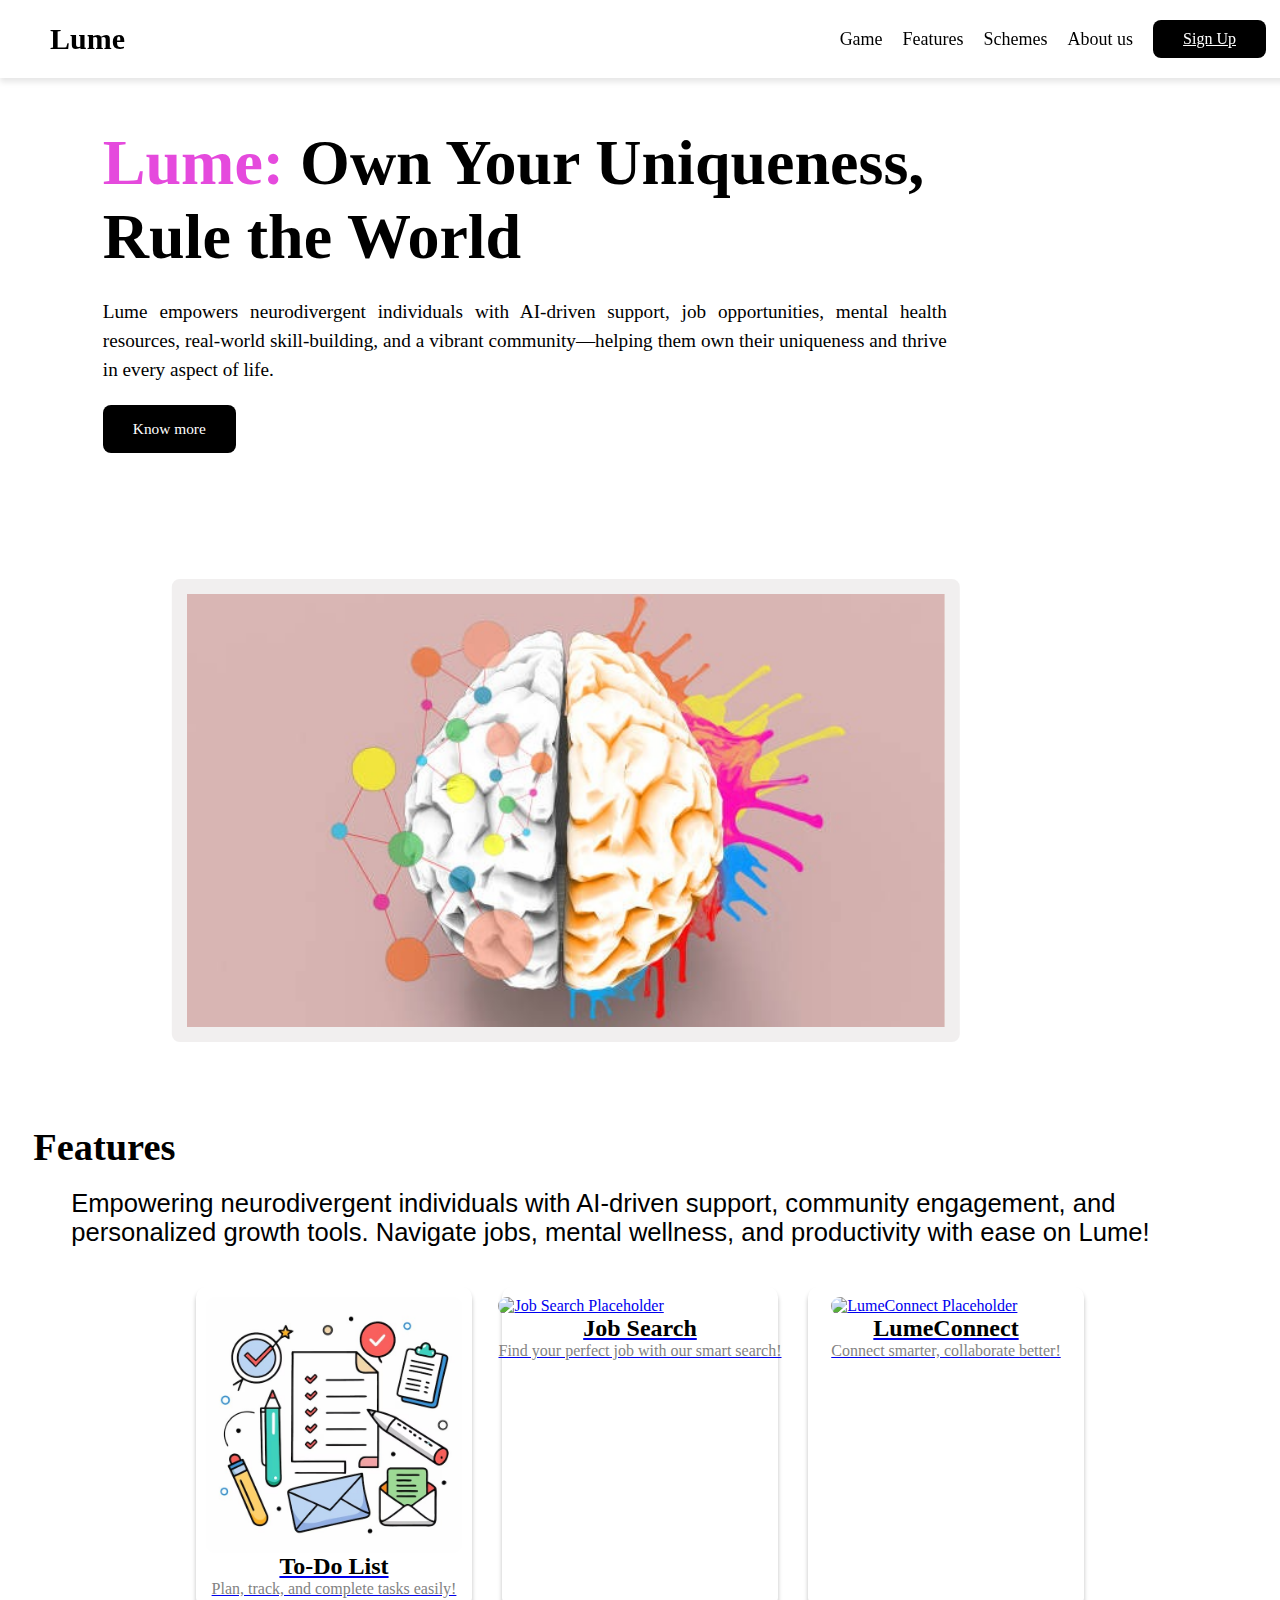
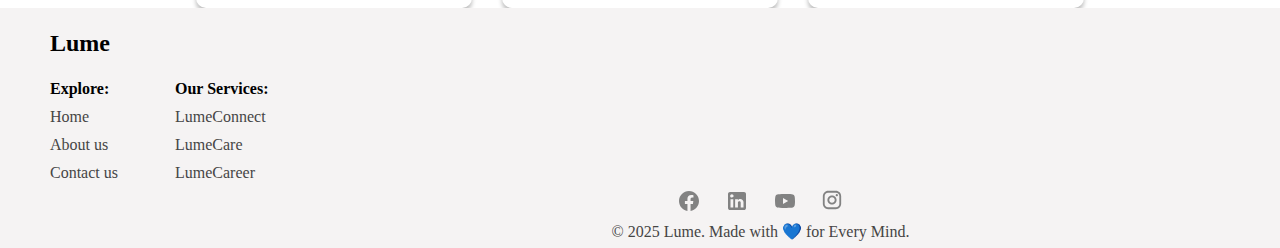
==== index.html @ 97c8d7f8 "change name" ====
<!DOCTYPE html>
<html lang="en">
<head>
    <meta charset="UTF-8">
    <meta name="viewport" content="width=device-width, initial-scale=1.0">
    <title>Lume</title>
    <link rel="stylesheet" href="style.css">
</head>
<body>
  
    <div>

        <!-- Navigation -->
     <nav class="nav">
      <div ><a href="index.html"id="lume">Lume</a></div>
      
      <div class="menu-icon" id="menuIcon">☰</div> <!-- Menu Icon for Mobile -->
      
      <div class="item" id="navMenu">
        <a href="frontend/Html/2048.html" target="_blank" class="icon">Game</a>
        <a href="frontend/Html/features.html" target="_blank" class="icon">Features</a>
        <a href="frontend/Html/scheme.html" target="_blank" class="icon">Schemes</a>
        <a href="frontend/Html/aboutus.html" target="_blank" class="icon">About us</a>
        
        <div id="sign"><span ><a href="frontend/Html/signup.html" class="signup">Sign Up</a></span></div>
      </div>
    </nav>
        
        <!-- Banner -->
        <div class="banner">
          <div class="main">
            <div class="bannerwidth"><span class="lumeheading">Lume:</span><span class="lumehead"> Own Your Uniqueness, Rule the World</span></div>
            <div class="lumedescription">Lume empowers neurodivergent individuals with AI-driven support, job opportunities, mental health resources, real-world skill-building, and a vibrant community—helping them own their uniqueness and thrive in every aspect of life.</div>
          
          </div>
          <div class="know">
            <div id="knowmore">Know more</div>
          </div>
        </div>
        <div class="image1" >
          <div class="container">
            <div class="wrapper">
                <img src="frontend\image\landing2.jpg">
                <img src="frontend\image\landing5.jpg">
                <img src="frontend\image\landing3.jpg">
                <img src="frontend\image\landing4.jpg">
            </div>
        </div>
        </div>

         <!-- Features -->

         <div class="featureheading">Features</div>
         <div class="feature-content">Empowering neurodivergent individuals with AI-driven support, community engagement, and personalized growth tools. Navigate jobs, mental wellness, and productivity with ease on Lume!</div>
         <div class="all-card">
          <div class="card" id="to-do">
            <a href="frontend/Html/todolist.html" target="_blank"><div class="image">
              <img class="image-41" src="frontend/image/to do .jpg" alt="To-Do List Placeholder" />
            </div>
            <div class="copy">
              <div class="feature-list">To-Do List</div>
              <div class="feature-list-caption">Plan, track, and complete tasks easily!</div>
            </div></a>
          </div>
    
          <div class="card" id="job-search">
           <a href="../Html/jobportal.html"> <div class="image">
            <img class="image-41" src="../image/job search.png" alt="Job Search Placeholder" />
          </div>
          <div class="copy">
            <div class="feature-list">Job Search</div>
            <div class="feature-list-caption">Find your perfect job with our smart search!</div>
          </div></a>
          </div>
    
          <div class="card" id="lume-connect">
            <a href="../Html/community.html"><div class="image">
              <img class="image-41" src="../image/lumeconnect.png" alt="LumeConnect Placeholder" />
            </div>
            <div class="copy">
              <div class="feature-list">LumeConnect</div>
              <div class="feature-list-caption">Connect smarter, collaborate better!</div>
            </div></a>
          </div>
        </div>
    
           <!-- Footer -->
           <div class="footer">
            
            <div class="section1">
              <div class="explore">Explore:</div>
              <div class="exploresection" id="home">Home</div>
              <div class="exploresection" id="about">About us</div>
              <div class="exploresection" id="contact">Contact us</div>
            </div>
            <div class="section2">
              <div class="Services">Our Services:</div>
              <div class="servicessection" id="LumeConnect">LumeConnect</div>
              <div class="servicessection" id="LumeCare">LumeCare</div>
              <div class="servicessection" id="LumeCareer">LumeCareer</div>
            </div>
           
            <div class="bottomlume">Lume</div>
            <div class="copyright">© 2025 Lume. Made with 💙 for Every Mind.</div>
            <div data-svg-wrapper class="social">
            <svg width="184" height="40" viewBox="0 0 184 40" fill="none" xmlns="http://www.w3.org/2000/svg">
            <path  d="M20 10.04C14.5 10.04 10 14.53 10 20.06C10 25.06 13.66 29.21 18.44 29.96V22.96H15.9V20.06H18.44V17.85C18.44 15.34 19.93 13.96 22.22 13.96C23.31 13.96 24.45 14.15 24.45 14.15V16.62H23.19C21.95 16.62 21.56 17.39 21.56 18.18V20.06H24.34L23.89 22.96H21.56V29.96C23.9164 29.5879 26.0622 28.3856 27.6099 26.5701C29.1576 24.7546 30.0054 22.4457 30 20.06C30 14.53 25.5 10.04 20 10.04Z" fill="#828282"/>
            <path d="M75 11C75.5304 11 76.0391 11.2107 76.4142 11.5858C76.7893 11.9609 77 12.4696 77 13V27C77 27.5304 76.7893 28.0391 76.4142 28.4142C76.0391 28.7893 75.5304 29 75 29H61C60.4696 29 59.9609 28.7893 59.5858 28.4142C59.2107 28.0391 59 27.5304 59 27V13C59 12.4696 59.2107 11.9609 59.5858 11.5858C59.9609 11.2107 60.4696 11 61 11H75ZM74.5 26.5V21.2C74.5 20.3354 74.1565 19.5062 73.5452 18.8948C72.9338 18.2835 72.1046 17.94 71.24 17.94C70.39 17.94 69.4 18.46 68.92 19.24V18.13H66.13V26.5H68.92V21.57C68.92 20.8 69.54 20.17 70.31 20.17C70.6813 20.17 71.0374 20.3175 71.2999 20.5801C71.5625 20.8426 71.71 21.1987 71.71 21.57V26.5H74.5ZM62.88 16.56C63.3256 16.56 63.7529 16.383 64.0679 16.0679C64.383 15.7529 64.56 15.3256 64.56 14.88C64.56 13.95 63.81 13.19 62.88 13.19C62.4318 13.19 62.0019 13.3681 61.685 13.685C61.3681 14.0019 61.19 14.4318 61.19 14.88C61.19 15.81 61.95 16.56 62.88 16.56ZM64.27 26.5V18.13H61.5V26.5H64.27Z" fill="#828282"/>
            <path d="M114 23L119.19 20L114 17V23ZM125.56 15.17C125.69 15.64 125.78 16.27 125.84 17.07C125.91 17.87 125.94 18.56 125.94 19.16L126 20C126 22.19 125.84 23.8 125.56 24.83C125.31 25.73 124.73 26.31 123.83 26.56C123.36 26.69 122.5 26.78 121.18 26.84C119.88 26.91 118.69 26.94 117.59 26.94L116 27C111.81 27 109.2 26.84 108.17 26.56C107.27 26.31 106.69 25.73 106.44 24.83C106.31 24.36 106.22 23.73 106.16 22.93C106.09 22.13 106.06 21.44 106.06 20.84L106 20C106 17.81 106.16 16.2 106.44 15.17C106.69 14.27 107.27 13.69 108.17 13.44C108.64 13.31 109.5 13.22 110.82 13.16C112.12 13.09 113.31 13.06 114.41 13.06L116 13C120.19 13 122.8 13.16 123.83 13.44C124.73 13.69 125.31 14.27 125.56 15.17Z" fill="#828282"/>
            <path d="M159.15 9.83325H166.85C169.783 9.83325 172.167 12.2166 172.167 15.1499V22.8499C172.167 24.26 171.606 25.6123 170.609 26.6094C169.612 27.6064 168.26 28.1666 166.85 28.1666H159.15C156.217 28.1666 153.833 25.7833 153.833 22.8499V15.1499C153.833 13.7399 154.393 12.3875 155.39 11.3905C156.388 10.3934 157.74 9.83325 159.15 9.83325ZM158.967 11.6666C158.091 11.6666 157.252 12.0143 156.633 12.6331C156.014 13.252 155.667 14.0914 155.667 14.9666V23.0333C155.667 24.8574 157.142 26.3333 158.967 26.3333H167.033C167.908 26.3333 168.748 25.9856 169.367 25.3667C169.986 24.7478 170.333 23.9085 170.333 23.0333V14.9666C170.333 13.1424 168.857 11.6666 167.033 11.6666H158.967ZM167.812 13.0416C168.116 13.0416 168.408 13.1623 168.623 13.3772C168.838 13.5921 168.958 13.8835 168.958 14.1874C168.958 14.4913 168.838 14.7828 168.623 14.9976C168.408 15.2125 168.116 15.3333 167.812 15.3333C167.509 15.3333 167.217 15.2125 167.002 14.9976C166.787 14.7828 166.667 14.4913 166.667 14.1874C166.667 13.8835 166.787 13.5921 167.002 13.3772C167.217 13.1623 167.509 13.0416 167.812 13.0416ZM163 14.4166C164.215 14.4166 165.381 14.8995 166.241 15.759C167.1 16.6186 167.583 17.7843 167.583 18.9999C167.583 20.2155 167.1 21.3813 166.241 22.2408C165.381 23.1004 164.215 23.5833 163 23.5833C161.784 23.5833 160.619 23.1004 159.759 22.2408C158.899 21.3813 158.417 20.2155 158.417 18.9999C158.417 17.7843 158.899 16.6186 159.759 15.759C160.619 14.8995 161.784 14.4166 163 14.4166ZM163 16.2499C162.271 16.2499 161.571 16.5396 161.055 17.0554C160.54 17.5711 160.25 18.2706 160.25 18.9999C160.25 19.7293 160.54 20.4287 161.055 20.9445C161.571 21.4602 162.271 21.7499 163 21.7499C163.729 21.7499 164.429 21.4602 164.944 20.9445C165.46 20.4287 165.75 19.7293 165.75 18.9999C165.75 18.2706 165.46 17.5711 164.944 17.0554C164.429 16.5396 163.729 16.2499 163 16.2499Z" fill="#828282"/>
            </svg>
            </div>
          </div>
    

        

          
        
        
        <script>
          document.addEventListener("DOMContentLoaded", function () {
            const menuIcon = document.getElementById("menuIcon");
            const navMenu = document.getElementById("navMenu");
        
            menuIcon.addEventListener("click", function () {
              navMenu.classList.toggle("show");
            });
          });

          
  let index = 0;
  const slides = document.querySelector(".wrapper");
  const totalSlides = slides.children.length;

  function showSlide() {
    index = (index + 1) % totalSlides;
    slides.style.transform = `translateX(-${index * 100}%)`;
  }

  setInterval(showSlide, 3000); // Change slide every 3s

  document.querySelectorAll('.card').forEach(card => {
        card.addEventListener('click', function () {
          this.classList.toggle('clicked');
        });
      });



        </script>
        
    </div>

   
   
</body>

</html>
---- style.css ----
/* General Navbar Styles */
.nav {
  width: 95%; 
  padding: 20px 50px; 
  background: white; 
  display: flex; 
  justify-content: space-between; 
  align-items: center;
  position: fixed;
  top: 0;
  left: 0;
  right: 0;
  z-index: 1000; /* Ensures navbar stays on top */
  box-shadow: 0px 4px 6px rgba(0, 0, 0, 0.1);
 
}

/* Logo */
#lume {
  color: black;
  font-size: 30px;
  font-family: Inter;
  font-weight: 800;
  cursor: pointer;
  text-decoration: none;
}

/* Nav Items */
.item {
  display: flex;
  gap: 20px;
  align-items: center;
}


/* Links */
.icon {
  color: black;
  font-size: 18px;
  font-family: Inter;
  font-weight: 500;
  text-decoration: none;
}

/* Signup Button */
.signup {
  color: white;
  font-size: 16px;
  font-family: Inter;
  font-weight: 500;
}

#sign {
  padding: 10px 30px;
  background: black;
  border-radius: 8px;
  cursor: pointer;
  transition: 0.3s;
}

#sign:hover {
  background: #333;
}

/* Hamburger Menu */
.menu-icon {
  display: none;
  font-size: 30px;
  cursor: pointer;
  color: black;
}

/* RESPONSIVE DESIGN */
@media (max-width: 768px) {
  .nav {
    flex-direction: row;
    padding: 10px 20px;
  }

  .menu-icon {
    display: block; /* Show menu icon */
  }

  .item {
    display: none; /* Hide menu initially */
    flex-direction: column;
    background: white;
    position: absolute;
    top: 60px;
    right: 0;
    width: 100%;
    text-align: center;
    gap: 20px;
    padding: 20px;
    box-shadow: 0px 4px 6px rgba(0, 0, 0, 0.1);
  }

  .item.show {
    display: flex; /* Show menu when toggled */
  }
}

/* banner  */
/* Banner Container */
.banner {
  width: 90%;
  max-width: 85%;
  display: flex;
  flex-direction: column;
  justify-content: flex-start;
  align-items: flex-start;
  margin: 10% auto;
  padding: 0 0;
}

/* Main Content */
.main {
  width: 100%;
  max-width: 85%;
  display: flex;
  flex-direction: column;
  justify-content: flex-start;
  align-items: flex-start;
  gap: 24px;
}

/* Headings */
.lumeheading,
.lumehead {
  font-size: 5vw; /* Responsive font size */
  font-weight: 700;
  word-wrap: break-word;
}
.lumeheading{
  color: rgb(229, 74, 221);
}

/* Description */
.lumedescription {
  width: 100%;
  max-width: 844px;
  font-size: 1.5vw;
  line-height: 1.5;
  text-align: justify;
}

/* Know More Button */
.know {
  width: auto;
  padding: 15px 30px;
  background: black;
  border-radius: 8px;
  cursor: pointer;
  transition: 0.3s;
  margin-top: 20px;
}

.know:hover {
  background: #333;
}

#knowmore {
  color: white;
  font-size: 1.2vw;
  font-weight: 500;
}

/* Responsive Design */
@media (max-width: 768px) {
  .banner {
    text-align: center;
    padding: 40px;
    align-items: center;
  }

  .lumeheading,
  .lumehead {
    font-size: 8vw;
  }

  .lumedescription {
    font-size: 3.5vw;
    text-align: center;
  }

  .know {
    width: auto;
    padding: 12px 24px;
  }

  #knowmore {
    font-size: 4vw;
  }
}


/* Image Container */
.container {
  width: 100%;
  max-width: 60%;
  position: relative;
  left: 25vw;
  transform: translateX(-50%);
  overflow: hidden;
  border: 15px solid #eeececd9;
  
  border-radius: 8px;
  margin: 20px auto;
}

/* Image Wrapper */
.wrapper {
  display: flex;
  width: 100%; /* Adjust based on the number of images */
  transition: transform 0.4s ease-in-out;
}

/* Slider Images */
.wrapper img {
  width: 100%;
  flex: 1 0 100%;
  object-fit: cover;
}

/* Responsive Adjustments */
@media (max-width: 768px) {
  .container {
      max-width: 100%;
      border: 5px solid #ffffff;
      left: 50vw;
  }

  .wrapper img {
      height: auto;
  }
}


/* feature  */
/* Feature Heading */
.featureheading {
  width: 100%;
  max-width: 624px;
  color: black;
  font-size: 3vw;
  font-family: Inter;
  font-weight: 600;
  word-wrap: break-word;
  padding-left: 2%;
  margin-top: 0px;
  padding-top: 5%;
}

/* Feature Content */
.feature-content {
  width: 90%;
  max-width: 90%;
  margin: 0 auto;
  font-family: "Inter-Medium", sans-serif;
  font-size: 2vw;
  text-align: left;
  margin-top: 20px;
  
}

/* Ensures cards stay in a horizontal row */
.all-card {
  display: flex;
  justify-content: center; /* Center horizontally */
  align-items: stretch; /* Aligns all cards evenly */
  gap: 30px; /* Space between cards */
  flex-wrap: nowrap; /* Prevents wrapping */
  overflow-x: auto; /* Enables horizontal scrolling if needed */
  white-space: nowrap;
  margin-top: 40px;
  width: 100%;
  padding: 0 0;
}

/* Styling for each card */
.card {
  display: flex;
  flex-direction: column;
  gap: 20px;
  align-items: center;
  justify-content: flex-start;
  width: 20vw;
  min-width: 250px;
  height: auto;
  padding: 10px;
  box-shadow: 0px 4px 4px rgba(0, 0, 0, 0.25);
  border-radius: 10px;
  position: relative;
  flex-shrink: 0;
  background: white;
  transition: transform 0.2s ease, box-shadow 0.3s ease;
  cursor: pointer;
}

/* Hover Animation */
.card:hover {
  transform: scale(1.05);
  box-shadow: 0px 6px 10px rgba(0, 0, 0, 0.3);
}

/* Click Animation */
.card:active {
  transform: scale(1.1);
  box-shadow: 0px 8px 15px rgba(0, 0, 0, 0.35);
}

/* Image Styling */
.image {
  border-radius: 10px;
  width: 100%;
  max-width: 300px;
  height: auto;
  overflow: hidden;
  display: flex;
  justify-content: center;
  align-items: center;
}

.image-41 {
  width: 100%;
  height: auto;
  object-fit: cover;
}


/* Feature Text */
.feature-list {
  color: #000000;
  font-size: 1.5rem;
  font-weight: 700;
  text-align: center;
  text-decoration: none;
}

.feature-list-caption {
  color: #828282;
  font-size: 1rem;
  text-align: center;
  text-decoration: none;
}

/* Responsive Adjustments */
@media (max-width: 1024px) {
  .all-card {
      overflow-x: auto; /* Enables horizontal scrolling */
      justify-content: flex-start;
     
  }
}

@media (max-width: 768px) {
  .all-card {
      flex-wrap: nowrap;
      overflow-x: auto;
  }
  .card {
      width: 220px;
  }
  .featureheading{
    font-size: 5vw;
  }
  .feature-content{
    font-size: 2.5vw;
  }
}

@media (max-width: 480px) {
  .card {
      width: 150px;
  }
}


/* footer */
.footer{
  width: 1521px; height: 240px; position: relative; background: rgb(245, 243, 243); margin-left: -8px; margin-bottom: -20px;
}

.section1{
  width: 114px; height: 147px; flex-direction: column; justify-content: center; align-items: flex-end; gap: 10px; display: inline-flex; padding-top: 50px; padding-left: 50px;
}
.explore{
  width: 114px; color: black; font-size: 16px; font-family: Inter; font-weight: 600;  word-wrap: break-word
}
.exploresection{
  width: 114px; color: #454545; font-size: 16px; font-family: Inter; font-weight: 500;  word-wrap: break-word
}
.section2{
  width: 114px; height: 147px; flex-direction: column; justify-content: center; align-items: flex-end; gap: 10px; display: inline-flex; padding-left: 80px;padding-top: 50px;
}
.Services{
  width: 187px; color: black; font-size: 16px; font-family: Inter; font-weight: 600;  word-wrap: break-word
}
.servicessection{
  width: 187px; color: #454545; font-size: 16px; font-family: Inter; font-weight: 500; word-wrap: break-word
}
.bottomlume{
  color: black; font-size: 24px; font-family: Inter; font-weight: 600;  word-wrap: break-word; margin-top: -175px ;padding-left: 50px;
}
.copyright{
  color: #454545; font-size: 16px; font-family: Inter; font-weight: 500; word-wrap: break-word; text-align: center;margin-top: 165px;
}
.social{
  text-align: center;margin-top: -60px;
}
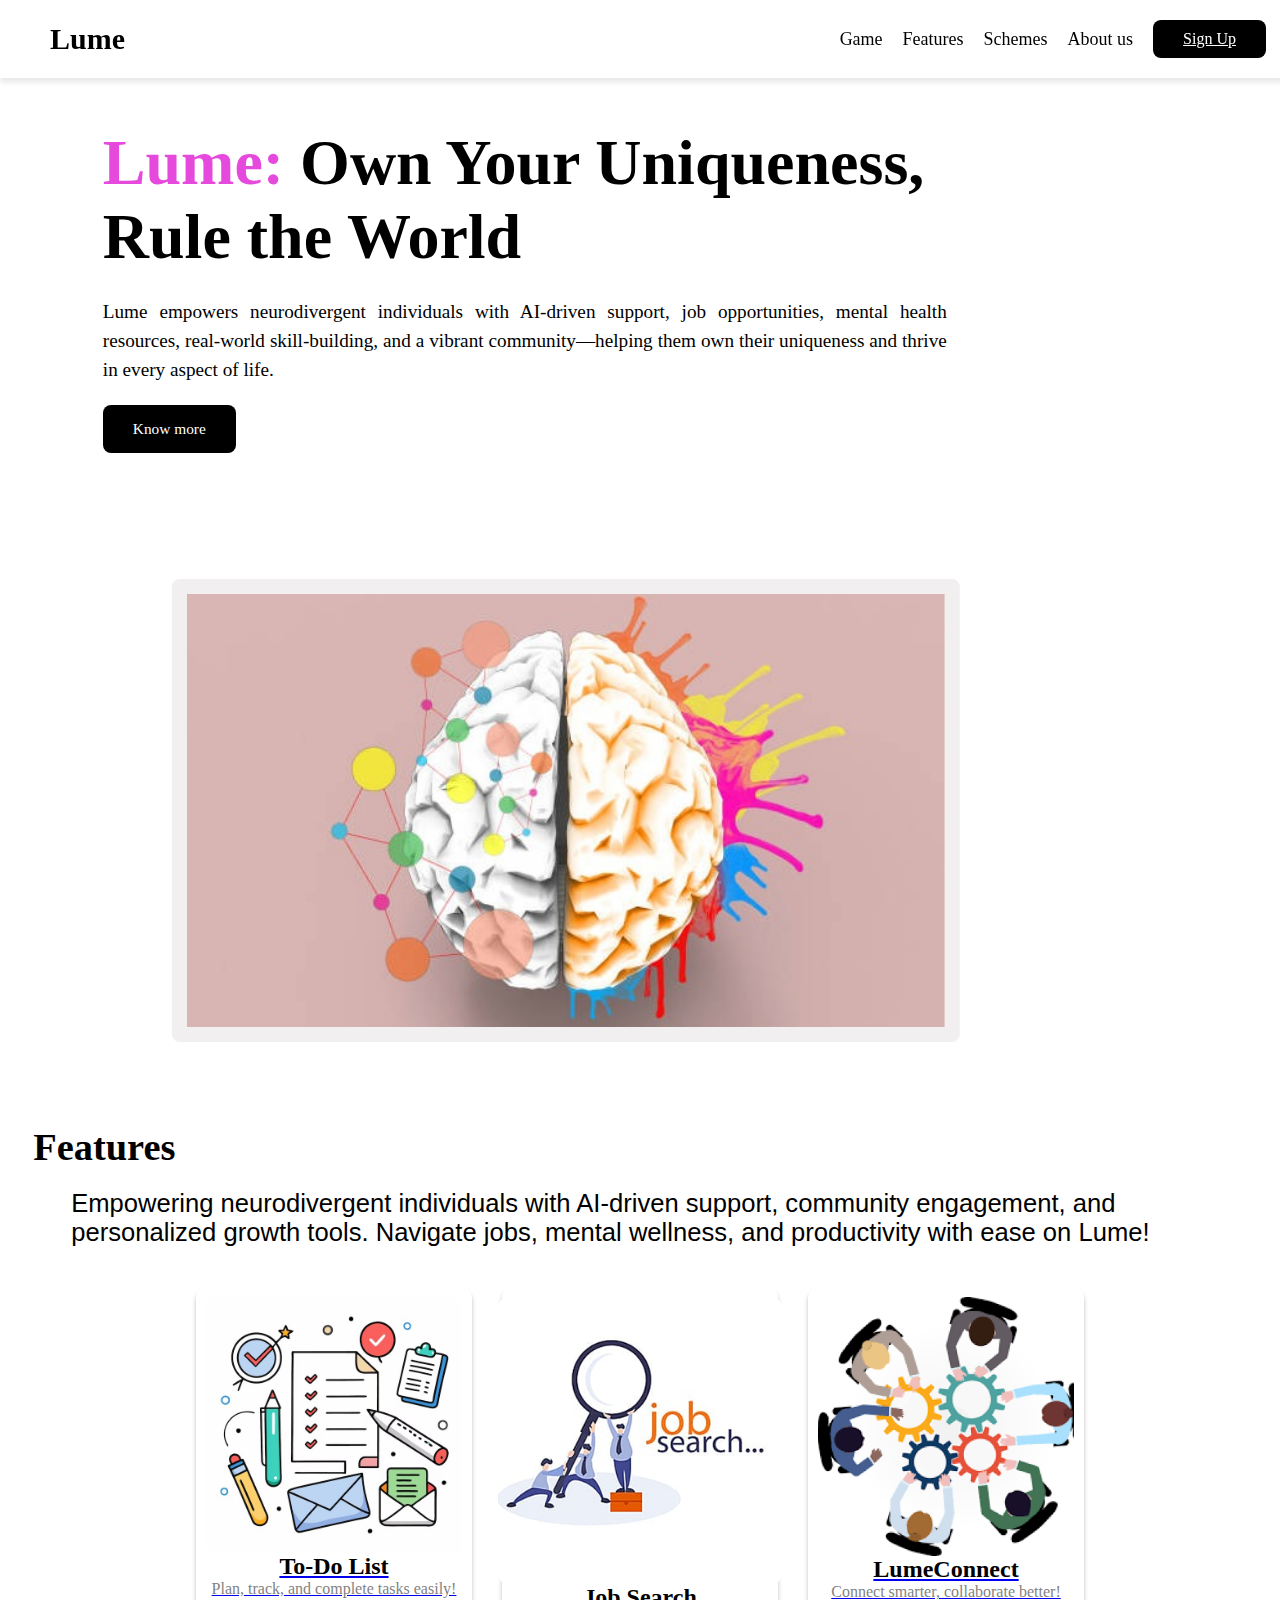
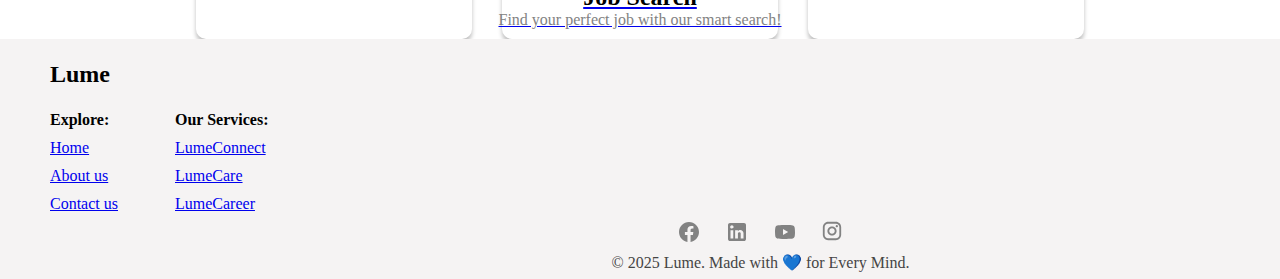
==== commit fd99d887: "new updates" ====
--- a/index.html
+++ b/index.html
@@ -64,8 +64,8 @@
           </div>
     
           <div class="card" id="job-search">
-           <a href="../Html/jobportal.html"> <div class="image">
-            <img class="image-41" src="../image/job search.png" alt="Job Search Placeholder" />
+           <a href="frontend/Html/jobportal.html"> <div class="image">
+            <img class="image-41" src="frontend/image/job search.png" alt="Job Search Placeholder" />
           </div>
           <div class="copy">
             <div class="feature-list">Job Search</div>
@@ -74,8 +74,8 @@
           </div>
     
           <div class="card" id="lume-connect">
-            <a href="../Html/community.html"><div class="image">
-              <img class="image-41" src="../image/lumeconnect.png" alt="LumeConnect Placeholder" />
+            <a href="frontend/Html/community.html"><div class="image">
+              <img class="image-41" src="frontend/image/lumeconnect.png" alt="LumeConnect Placeholder" />
             </div>
             <div class="copy">
               <div class="feature-list">LumeConnect</div>
@@ -89,15 +89,15 @@
             
             <div class="section1">
               <div class="explore">Explore:</div>
-              <div class="exploresection" id="home">Home</div>
-              <div class="exploresection" id="about">About us</div>
-              <div class="exploresection" id="contact">Contact us</div>
+              <div class="exploresection" id="home"><a href="index.html">Home</a></div>
+              <div class="exploresection" id="about"><a href="frontend/Html/aboutus.html">About us</a></div>
+              <div class="exploresection" id="contact"><a href="frontend/Html/aboutus.html">Contact us</a></div>
             </div>
             <div class="section2">
               <div class="Services">Our Services:</div>
-              <div class="servicessection" id="LumeConnect">LumeConnect</div>
-              <div class="servicessection" id="LumeCare">LumeCare</div>
-              <div class="servicessection" id="LumeCareer">LumeCareer</div>
+              <div class="servicessection" id="LumeConnect"><a href="frontend/Html/community.html">LumeConnect</a></div>
+              <div class="servicessection" id="LumeCare"><a href="frontend/Html/todolist.html">LumeCare</a></div>
+              <div class="servicessection" id="LumeCareer"><a href="frontend/Html/jobportal.html">LumeCareer</a></div>
             </div>
            
             <div class="bottomlume">Lume</div>
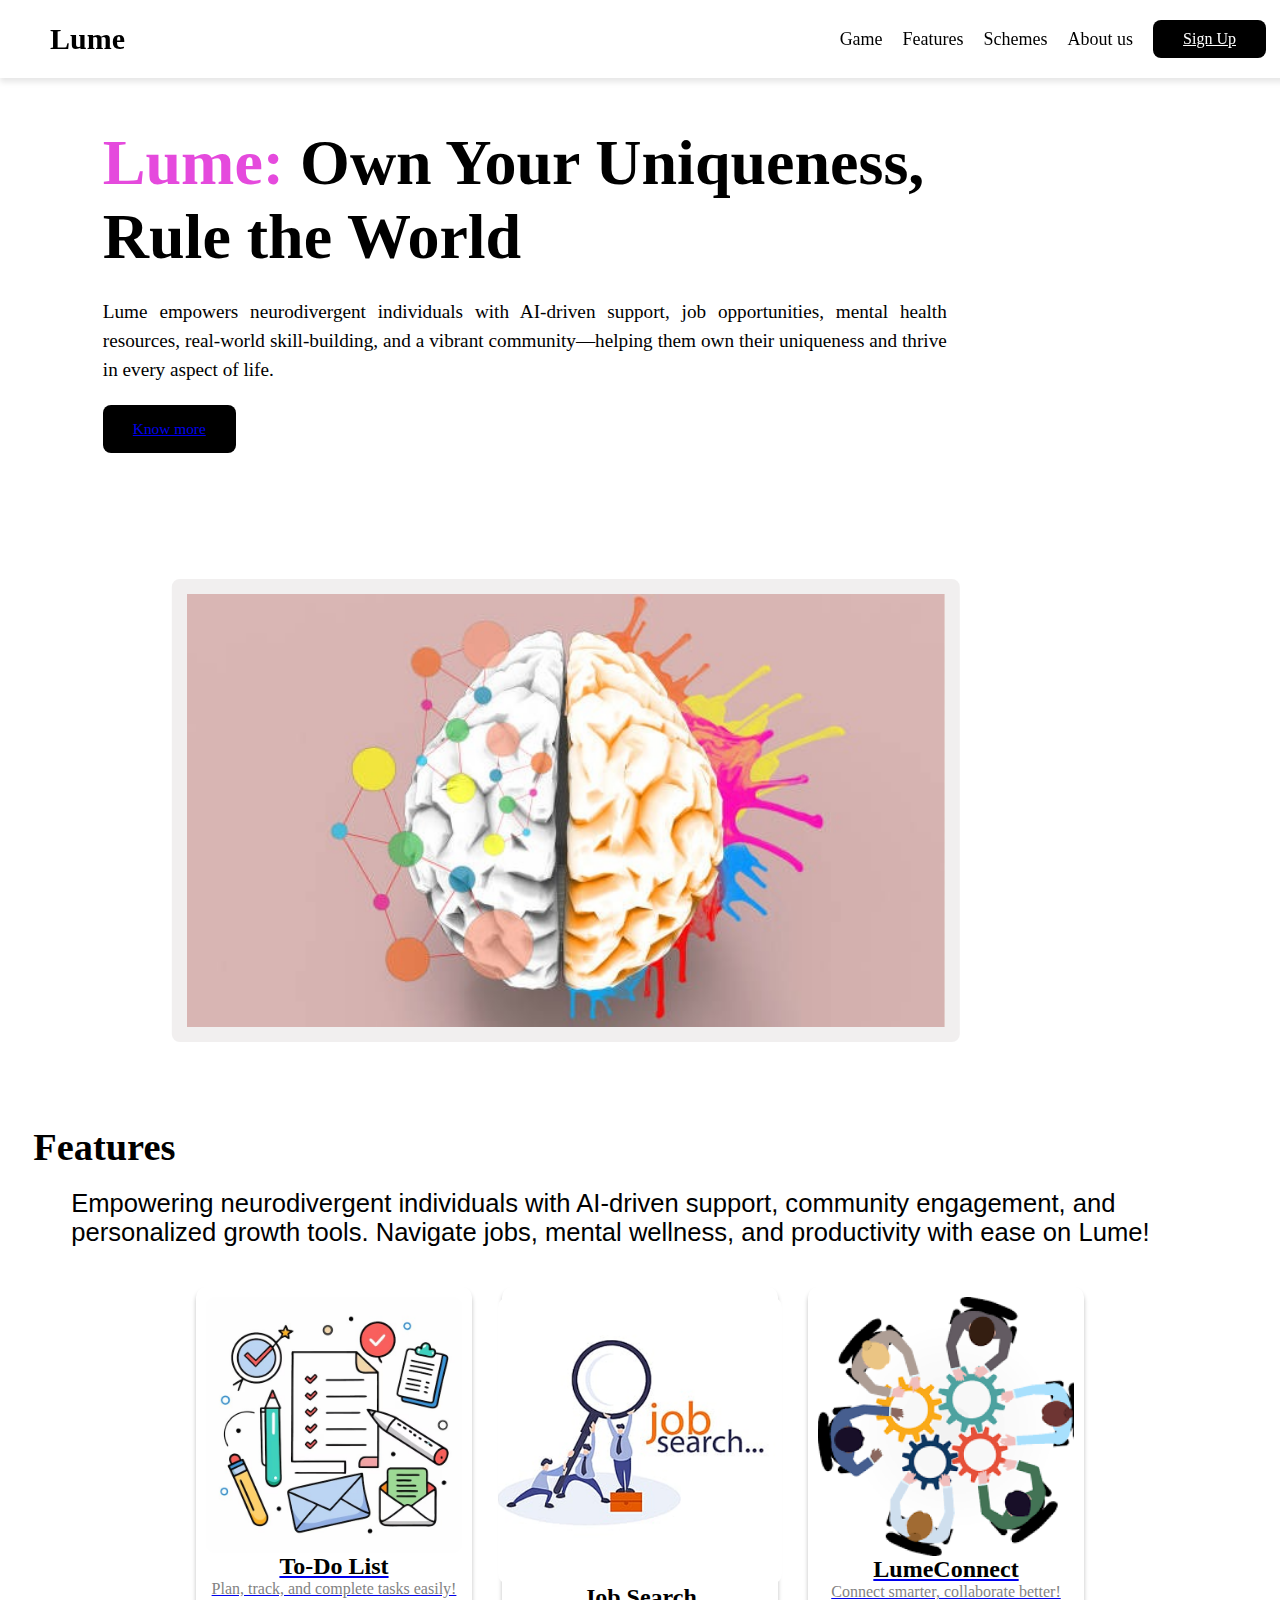
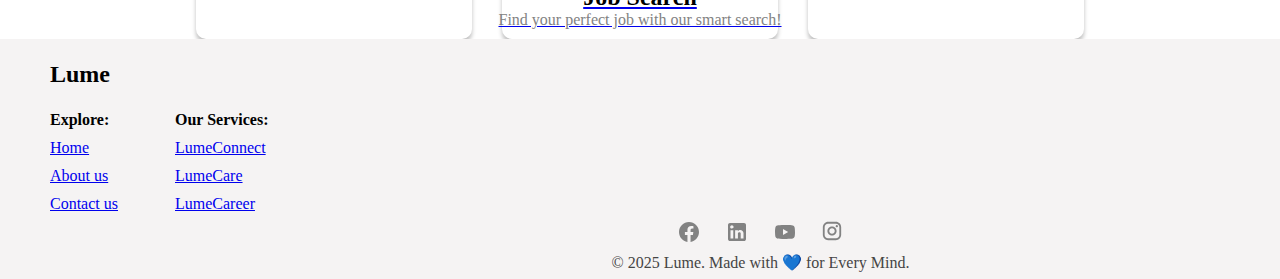
==== commit 22e2fa09: "add link" ====
--- a/index.html
+++ b/index.html
@@ -34,7 +34,7 @@
           
           </div>
           <div class="know">
-            <div id="knowmore">Know more</div>
+            <div id="knowmore"><a href="https://en.wikipedia.org/wiki/Neurodiversity">Know more</a></div>
           </div>
         </div>
         <div class="image1" >
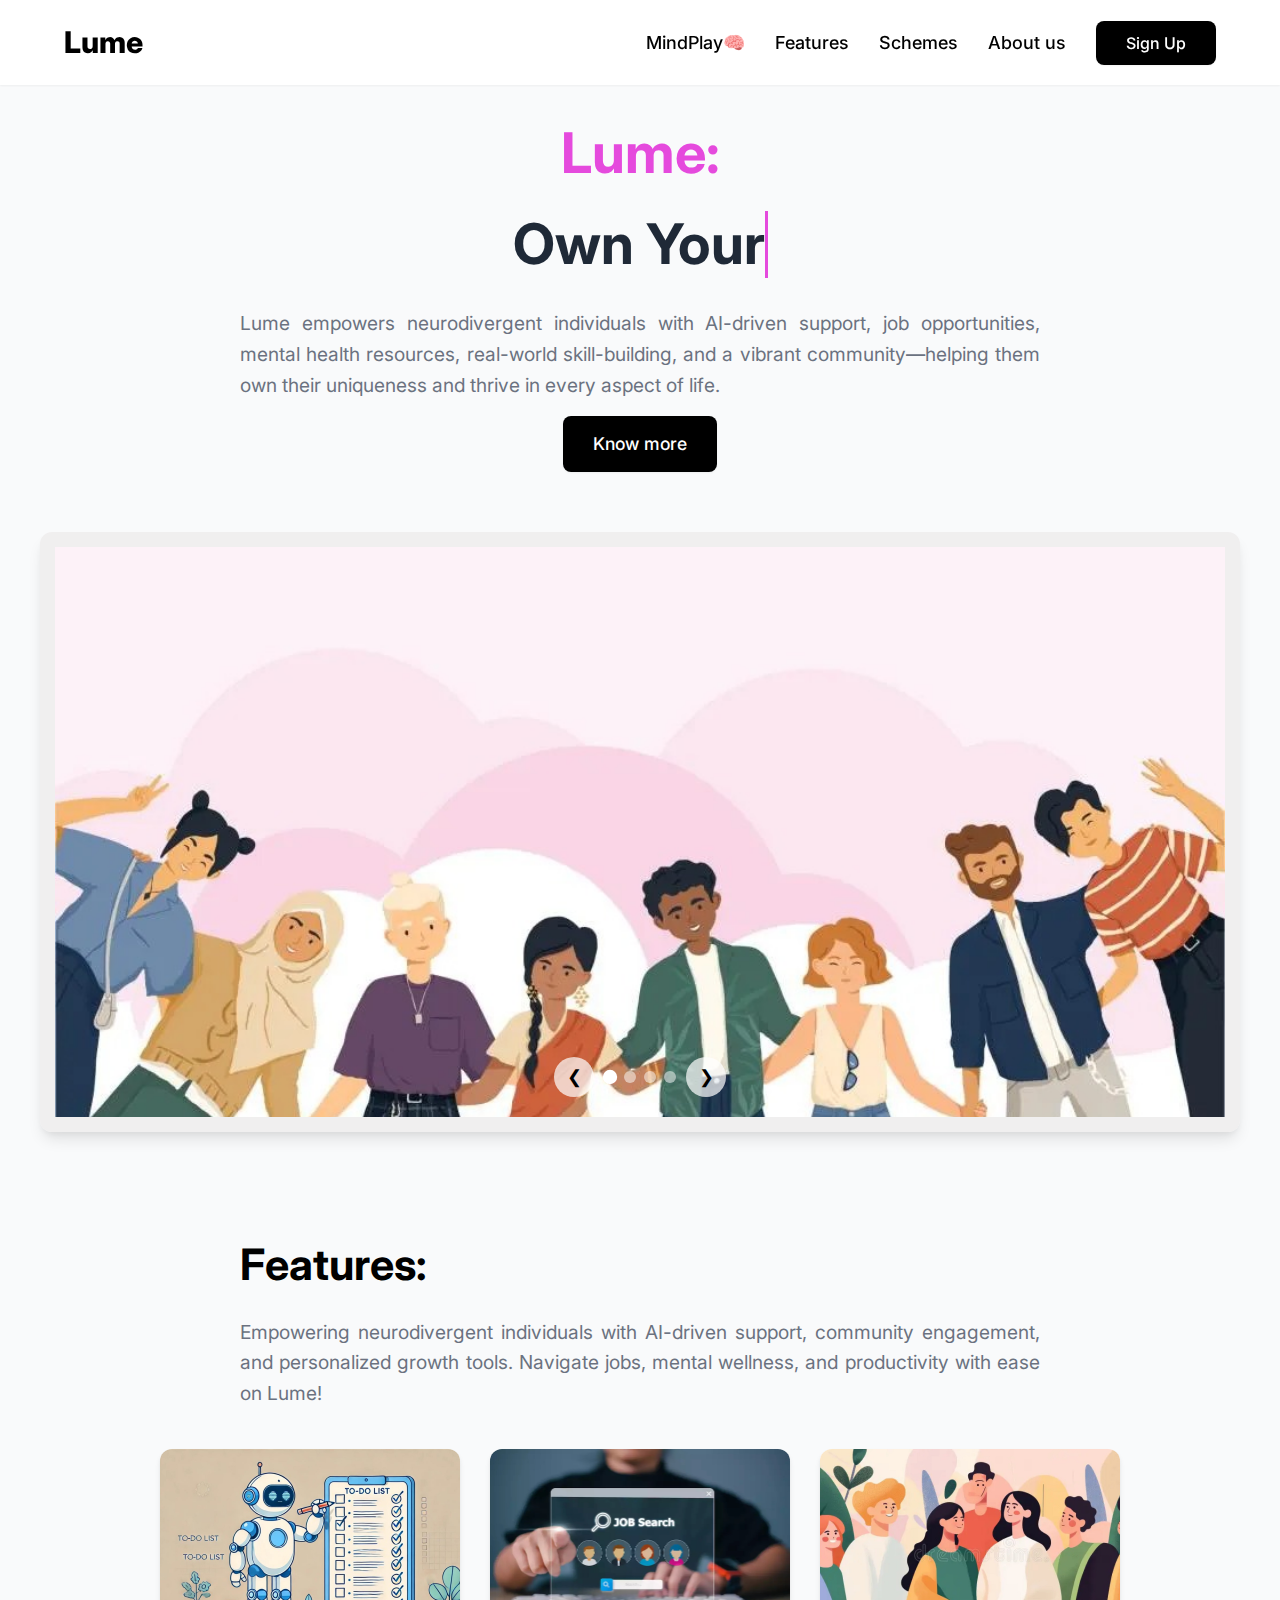
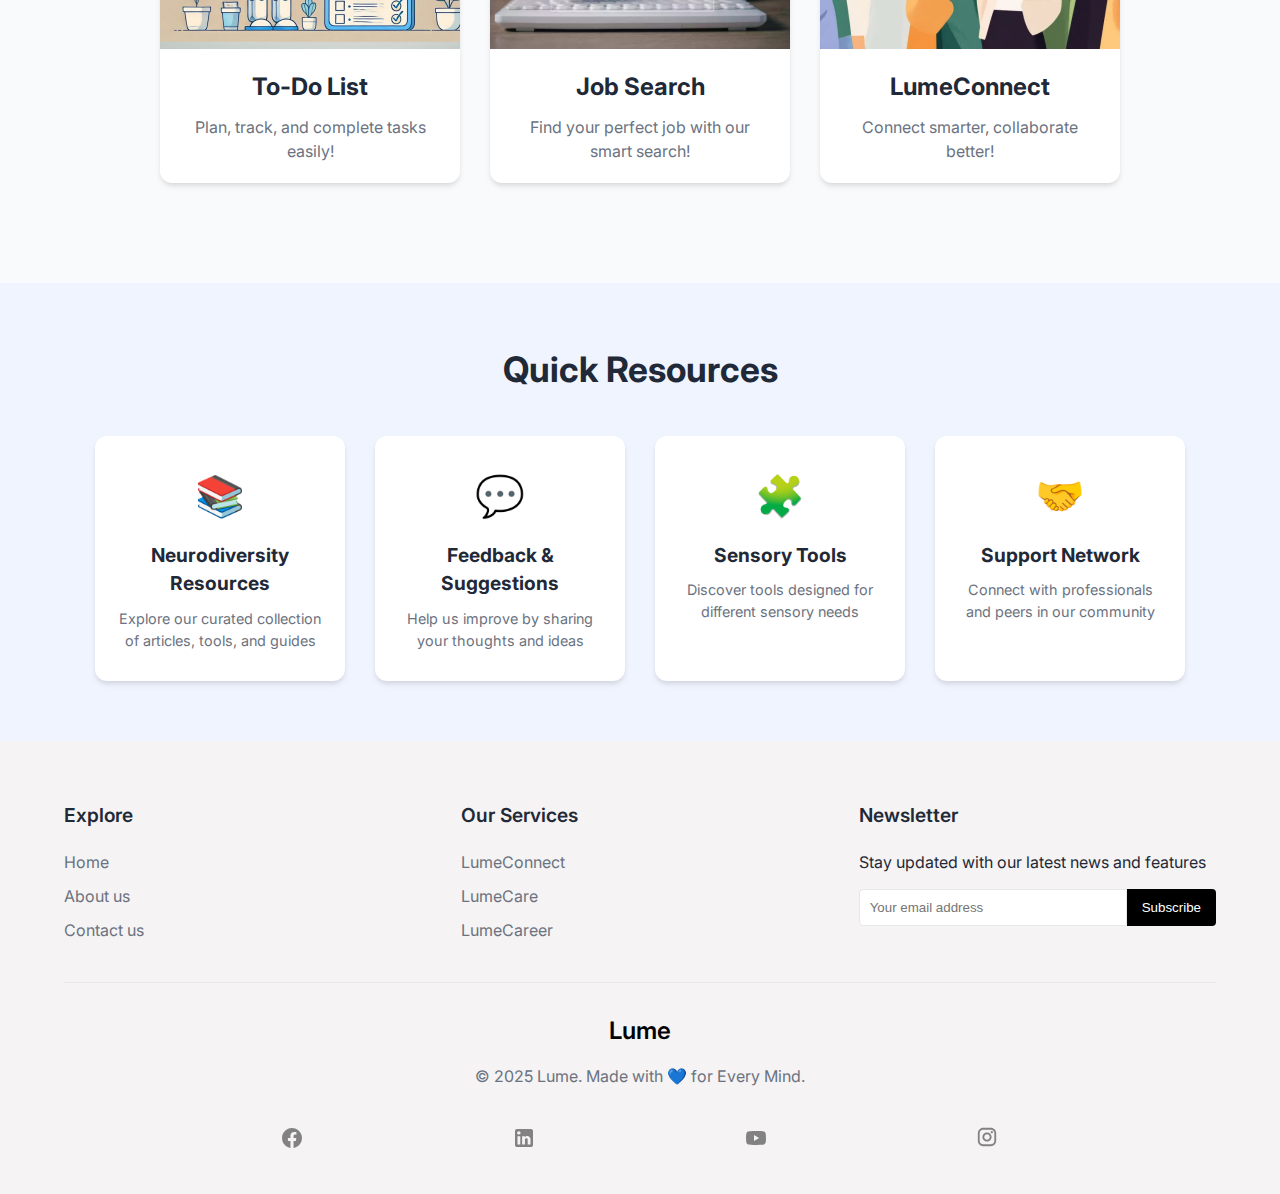
==== commit ce3cc5e8: "new landing page" ====
--- a/index.html
+++ b/index.html
@@ -3,157 +3,214 @@
 <head>
     <meta charset="UTF-8">
     <meta name="viewport" content="width=device-width, initial-scale=1.0">
-    <title>Lume</title>
+    <title>Lume - Empowering Neurodiversity</title>
     <link rel="stylesheet" href="style.css">
+    <link rel="preconnect" href="https://fonts.googleapis.com">
+    <link rel="preconnect" href="https://fonts.gstatic.com" crossorigin>
+    <link href="https://fonts.googleapis.com/css2?family=Inter:wght@300;400;500;600;700;800&display=swap" rel="stylesheet">
 </head>
 <body>
-  
-    <div>
-
+    <div class="page-wrapper">
         <!-- Navigation -->
-     <nav class="nav">
-      <div ><a href="index.html"id="lume">Lume</a></div>
-      
-      <div class="menu-icon" id="menuIcon">☰</div> <!-- Menu Icon for Mobile -->
-      
-      <div class="item" id="navMenu">
-        <a href="frontend/Html/2048.html" target="_blank" class="icon">Game</a>
-        <a href="frontend/Html/features.html" target="_blank" class="icon">Features</a>
-        <a href="frontend/Html/scheme.html" target="_blank" class="icon">Schemes</a>
-        <a href="frontend/Html/aboutus.html" target="_blank" class="icon">About us</a>
-        
-        <div id="sign"><span ><a href="frontend/Html/signup.html" class="signup">Sign Up</a></span></div>
-      </div>
-    </nav>
+        <nav class="nav">
+            <div class="logo-container">
+                <a href="index.html" id="lume">Lume</a>
+            </div>
+            
+            <div class="menu-icon" id="menuIcon">
+                <span></span>
+                <span></span>
+                <span></span>
+            </div>
+            
+            <div class="item" id="navMenu">
+                <a href="frontend/Html/2048.html" target="_blank" class="icon nav-link">
+                    <span class="icon-text">MindPlay🧠</span>
+                </a>
+                <a href="frontend/Html/features.html" target="_blank" class="icon nav-link">
+                    <span class="icon-text">Features</span>
+                </a>
+                <a href="frontend/Html/scheme.html" target="_blank" class="icon nav-link">
+                    <span class="icon-text">Schemes</span>
+                </a>
+                <a href="frontend/Html/aboutus.html" target="_blank" class="icon nav-link">
+                    <span class="icon-text">About us</span>
+                </a>
+                
+                <div id="sign">
+                    <a href="frontend/Html/signup.html" class="signup">Sign Up</a>
+                </div>
+            </div>
+        </nav>
         
         <!-- Banner -->
         <div class="banner">
-          <div class="main">
-            <div class="bannerwidth"><span class="lumeheading">Lume:</span><span class="lumehead"> Own Your Uniqueness, Rule the World</span></div>
-            <div class="lumedescription">Lume empowers neurodivergent individuals with AI-driven support, job opportunities, mental health resources, real-world skill-building, and a vibrant community—helping them own their uniqueness and thrive in every aspect of life.</div>
-          
-          </div>
-          <div class="know">
-            <div id="knowmore"><a href="https://en.wikipedia.org/wiki/Neurodiversity">Know more</a></div>
-          </div>
-        </div>
-        <div class="image1" >
-          <div class="container">
-            <div class="wrapper">
-                <img src="frontend\image\landing2.jpg">
-                <img src="frontend\image\landing5.jpg">
-                <img src="frontend\image\landing3.jpg">
-                <img src="frontend\image\landing4.jpg">
-            </div>
-        </div>
-        </div>
-
-         <!-- Features -->
-
-         <div class="featureheading">Features</div>
-         <div class="feature-content">Empowering neurodivergent individuals with AI-driven support, community engagement, and personalized growth tools. Navigate jobs, mental wellness, and productivity with ease on Lume!</div>
-         <div class="all-card">
-          <div class="card" id="to-do">
-            <a href="frontend/Html/todolist.html" target="_blank"><div class="image">
-              <img class="image-41" src="frontend/image/to do .jpg" alt="To-Do List Placeholder" />
-            </div>
-            <div class="copy">
-              <div class="feature-list">To-Do List</div>
-              <div class="feature-list-caption">Plan, track, and complete tasks easily!</div>
-            </div></a>
-          </div>
+            <div class="main">
+                <span class="lumeheading">Lume:</span>
+
+                <div class="bannerwidth">
+                    
+                    <span class="lumehead" id="typewriter"></span>
+                </div>
+                <div class="lumedescription">
+                    Lume empowers neurodivergent individuals with AI-driven support, job opportunities, mental health resources, real-world skill-building, and a vibrant community—helping them own their uniqueness and thrive in every aspect of life.
+                </div>
+            </div>
+            <div class="know">
+                <a href="https://en.wikipedia.org/wiki/Neurodiversity" id="knowmore">Know more</a>
+            </div>
+        </div>
+
+        <!-- Image Slider -->
+        <div class="image-slider">
+            <div class="container">
+                <div class="wrapper">
+                    <img src="/frontend/image/landing1.jpg" alt="Neurodiversity support">
+                    <img src="/frontend/image/landing2.jpg" alt="Community connection">
+                    <img src="/frontend/image/landing3.jpg" alt="Skill development">
+                    <img src="/frontend/image/landing4.jpg" alt="Career opportunities">
+                </div>
+                <div class="slider-controls">
+                    <button class="slider-btn prev-btn" aria-label="Previous slide">❮</button>
+                    <div class="slider-dots"></div>
+                    <button class="slider-btn next-btn" aria-label="Next slide">❯</button>
+                </div>
+            </div>
+        </div>
+
+        <!-- Features -->
+        <div class="features-section">
+            <div class="featureheading">Features:</div>
+            <div class="feature-content">
+                Empowering neurodivergent individuals with AI-driven support, community engagement, and personalized growth tools. Navigate jobs, mental wellness, and productivity with ease on Lume!
+            </div>
+            <div class="all-card">
+                <div class="card" id="to-do">
+                    <a href="frontend/Html/todolist.html" target="_blank">
+                        <div class="image">
+                            <img class="image-41" src="/frontend/image/featuretodolist.jpg" alt="To-Do List" />
+                            <div class="card-overlay">
+                                <span>Explore</span>
+                            </div>
+                        </div>
+                        <div class="copy">
+                            <div class="feature-list">To-Do List</div>
+                            <div class="feature-list-caption">Plan, track, and complete tasks easily!</div>
+                        </div>
+                    </a>
+                </div>
+        
+                <div class="card" id="job-search">
+                    <a href="frontend/Html/jobportal.html">
+                        <div class="image">
+                            <img class="image-41" src="/frontend/image/feaaturejobportal.jpg" alt="Job Search" />
+                            <div class="card-overlay">
+                                <span>Explore</span>
+                            </div>
+                        </div>
+                        <div class="copy">
+                            <div class="feature-list">Job Search</div>
+                            <div class="feature-list-caption">Find your perfect job with our smart search!</div>
+                        </div>
+                    </a>
+                </div>
+        
+                <div class="card" id="lume-connect">
+                    <a href="frontend/Html/community.html">
+                        <div class="image">
+                            <img class="image-41" src="/frontend/image/featurelumeconnect.jpg" alt="LumeConnect" />
+                            <div class="card-overlay">
+                                <span>Explore</span>
+                            </div>
+                        </div>
+                        <div class="copy">
+                            <div class="feature-list">LumeConnect</div>
+                            <div class="feature-list-caption">Connect smarter, collaborate better!</div>
+                        </div>
+                    </a>
+                </div>
+            </div>
+        </div>
+
+        <!-- Quick Links Section -->
+        <div class="quick-links-section">
+            <h2>Quick Resources</h2>
+            <div class="quick-links-container">
+                <a href="#" class="quick-link-card">
+                    <div class="quick-link-icon">📚</div>
+                    <h3>Neurodiversity Resources</h3>
+                    <p>Explore our curated collection of articles, tools, and guides</p>
+                </a>
+                <a href="#" class="quick-link-card">
+                    <div class="quick-link-icon">💬</div>
+                    <h3>Feedback & Suggestions</h3>
+                    <p>Help us improve by sharing your thoughts and ideas</p>
+                </a>
+                <a href="#" class="quick-link-card">
+                    <div class="quick-link-icon">🧩</div>
+                    <h3>Sensory Tools</h3>
+                    <p>Discover tools designed for different sensory needs</p>
+                </a>
+                <a href="#" class="quick-link-card">
+                    <div class="quick-link-icon">🤝</div>
+                    <h3>Support Network</h3>
+                    <p>Connect with professionals and peers in our community</p>
+                </a>
+            </div>
+        </div>
     
-          <div class="card" id="job-search">
-           <a href="frontend/Html/jobportal.html"> <div class="image">
-            <img class="image-41" src="frontend/image/job search.png" alt="Job Search Placeholder" />
-          </div>
-          <div class="copy">
-            <div class="feature-list">Job Search</div>
-            <div class="feature-list-caption">Find your perfect job with our smart search!</div>
-          </div></a>
-          </div>
-    
-          <div class="card" id="lume-connect">
-            <a href="frontend/Html/community.html"><div class="image">
-              <img class="image-41" src="frontend/image/lumeconnect.png" alt="LumeConnect Placeholder" />
-            </div>
-            <div class="copy">
-              <div class="feature-list">LumeConnect</div>
-              <div class="feature-list-caption">Connect smarter, collaborate better!</div>
-            </div></a>
-          </div>
-        </div>
-    
-           <!-- Footer -->
-           <div class="footer">
+        <!-- Footer -->
+        <footer class="footer">
+            <div class="footer-content">
+                <div class="footer-section">
+                    <h3>Explore</h3>
+                    <ul>
+                        <li><a href="index.html">Home</a></li>
+                        <li><a href="frontend/Html/aboutus.html">About us</a></li>
+                        <li><a href="frontend/Html/aboutus.html">Contact us</a></li>
+                    </ul>
+                </div>
+                
+                <div class="footer-section">
+                    <h3>Our Services</h3>
+                    <ul>
+                        <li><a href="frontend/Html/community.html">LumeConnect</a></li>
+                        <li><a href="frontend/Html/todolist.html">LumeCare</a></li>
+                        <li><a href="frontend/Html/jobportal.html">LumeCareer</a></li>
+                    </ul>
+                </div>
+                
+                <div class="footer-section">
+                    <h3>Newsletter</h3>
+                    <p>Stay updated with our latest news and features</p>
+                    <form class="newsletter-form">
+                        <input type="email" placeholder="Your email address">
+                        <button type="submit">Subscribe</button>
+                    </form>
+                </div>
+            </div>
             
-            <div class="section1">
-              <div class="explore">Explore:</div>
-              <div class="exploresection" id="home"><a href="index.html">Home</a></div>
-              <div class="exploresection" id="about"><a href="frontend/Html/aboutus.html">About us</a></div>
-              <div class="exploresection" id="contact"><a href="frontend/Html/aboutus.html">Contact us</a></div>
-            </div>
-            <div class="section2">
-              <div class="Services">Our Services:</div>
-              <div class="servicessection" id="LumeConnect"><a href="frontend/Html/community.html">LumeConnect</a></div>
-              <div class="servicessection" id="LumeCare"><a href="frontend/Html/todolist.html">LumeCare</a></div>
-              <div class="servicessection" id="LumeCareer"><a href="frontend/Html/jobportal.html">LumeCareer</a></div>
-            </div>
-           
-            <div class="bottomlume">Lume</div>
-            <div class="copyright">© 2025 Lume. Made with 💙 for Every Mind.</div>
-            <div data-svg-wrapper class="social">
-            <svg width="184" height="40" viewBox="0 0 184 40" fill="none" xmlns="http://www.w3.org/2000/svg">
-            <path  d="M20 10.04C14.5 10.04 10 14.53 10 20.06C10 25.06 13.66 29.21 18.44 29.96V22.96H15.9V20.06H18.44V17.85C18.44 15.34 19.93 13.96 22.22 13.96C23.31 13.96 24.45 14.15 24.45 14.15V16.62H23.19C21.95 16.62 21.56 17.39 21.56 18.18V20.06H24.34L23.89 22.96H21.56V29.96C23.9164 29.5879 26.0622 28.3856 27.6099 26.5701C29.1576 24.7546 30.0054 22.4457 30 20.06C30 14.53 25.5 10.04 20 10.04Z" fill="#828282"/>
-            <path d="M75 11C75.5304 11 76.0391 11.2107 76.4142 11.5858C76.7893 11.9609 77 12.4696 77 13V27C77 27.5304 76.7893 28.0391 76.4142 28.4142C76.0391 28.7893 75.5304 29 75 29H61C60.4696 29 59.9609 28.7893 59.5858 28.4142C59.2107 28.0391 59 27.5304 59 27V13C59 12.4696 59.2107 11.9609 59.5858 11.5858C59.9609 11.2107 60.4696 11 61 11H75ZM74.5 26.5V21.2C74.5 20.3354 74.1565 19.5062 73.5452 18.8948C72.9338 18.2835 72.1046 17.94 71.24 17.94C70.39 17.94 69.4 18.46 68.92 19.24V18.13H66.13V26.5H68.92V21.57C68.92 20.8 69.54 20.17 70.31 20.17C70.6813 20.17 71.0374 20.3175 71.2999 20.5801C71.5625 20.8426 71.71 21.1987 71.71 21.57V26.5H74.5ZM62.88 16.56C63.3256 16.56 63.7529 16.383 64.0679 16.0679C64.383 15.7529 64.56 15.3256 64.56 14.88C64.56 13.95 63.81 13.19 62.88 13.19C62.4318 13.19 62.0019 13.3681 61.685 13.685C61.3681 14.0019 61.19 14.4318 61.19 14.88C61.19 15.81 61.95 16.56 62.88 16.56ZM64.27 26.5V18.13H61.5V26.5H64.27Z" fill="#828282"/>
-            <path d="M114 23L119.19 20L114 17V23ZM125.56 15.17C125.69 15.64 125.78 16.27 125.84 17.07C125.91 17.87 125.94 18.56 125.94 19.16L126 20C126 22.19 125.84 23.8 125.56 24.83C125.31 25.73 124.73 26.31 123.83 26.56C123.36 26.69 122.5 26.78 121.18 26.84C119.88 26.91 118.69 26.94 117.59 26.94L116 27C111.81 27 109.2 26.84 108.17 26.56C107.27 26.31 106.69 25.73 106.44 24.83C106.31 24.36 106.22 23.73 106.16 22.93C106.09 22.13 106.06 21.44 106.06 20.84L106 20C106 17.81 106.16 16.2 106.44 15.17C106.69 14.27 107.27 13.69 108.17 13.44C108.64 13.31 109.5 13.22 110.82 13.16C112.12 13.09 113.31 13.06 114.41 13.06L116 13C120.19 13 122.8 13.16 123.83 13.44C124.73 13.69 125.31 14.27 125.56 15.17Z" fill="#828282"/>
-            <path d="M159.15 9.83325H166.85C169.783 9.83325 172.167 12.2166 172.167 15.1499V22.8499C172.167 24.26 171.606 25.6123 170.609 26.6094C169.612 27.6064 168.26 28.1666 166.85 28.1666H159.15C156.217 28.1666 153.833 25.7833 153.833 22.8499V15.1499C153.833 13.7399 154.393 12.3875 155.39 11.3905C156.388 10.3934 157.74 9.83325 159.15 9.83325ZM158.967 11.6666C158.091 11.6666 157.252 12.0143 156.633 12.6331C156.014 13.252 155.667 14.0914 155.667 14.9666V23.0333C155.667 24.8574 157.142 26.3333 158.967 26.3333H167.033C167.908 26.3333 168.748 25.9856 169.367 25.3667C169.986 24.7478 170.333 23.9085 170.333 23.0333V14.9666C170.333 13.1424 168.857 11.6666 167.033 11.6666H158.967ZM167.812 13.0416C168.116 13.0416 168.408 13.1623 168.623 13.3772C168.838 13.5921 168.958 13.8835 168.958 14.1874C168.958 14.4913 168.838 14.7828 168.623 14.9976C168.408 15.2125 168.116 15.3333 167.812 15.3333C167.509 15.3333 167.217 15.2125 167.002 14.9976C166.787 14.7828 166.667 14.4913 166.667 14.1874C166.667 13.8835 166.787 13.5921 167.002 13.3772C167.217 13.1623 167.509 13.0416 167.812 13.0416ZM163 14.4166C164.215 14.4166 165.381 14.8995 166.241 15.759C167.1 16.6186 167.583 17.7843 167.583 18.9999C167.583 20.2155 167.1 21.3813 166.241 22.2408C165.381 23.1004 164.215 23.5833 163 23.5833C161.784 23.5833 160.619 23.1004 159.759 22.2408C158.899 21.3813 158.417 20.2155 158.417 18.9999C158.417 17.7843 158.899 16.6186 159.759 15.759C160.619 14.8995 161.784 14.4166 163 14.4166ZM163 16.2499C162.271 16.2499 161.571 16.5396 161.055 17.0554C160.54 17.5711 160.25 18.2706 160.25 18.9999C160.25 19.7293 160.54 20.4287 161.055 20.9445C161.571 21.4602 162.271 21.7499 163 21.7499C163.729 21.7499 164.429 21.4602 164.944 20.9445C165.46 20.4287 165.75 19.7293 165.75 18.9999C165.75 18.2706 165.46 17.5711 164.944 17.0554C164.429 16.5396 163.729 16.2499 163 16.2499Z" fill="#828282"/>
-            </svg>
-            </div>
-          </div>
-    
-
-        
-
-          
-        
-        
-        <script>
-          document.addEventListener("DOMContentLoaded", function () {
-            const menuIcon = document.getElementById("menuIcon");
-            const navMenu = document.getElementById("navMenu");
-        
-            menuIcon.addEventListener("click", function () {
-              navMenu.classList.toggle("show");
-            });
-          });
-
-          
-  let index = 0;
-  const slides = document.querySelector(".wrapper");
-  const totalSlides = slides.children.length;
-
-  function showSlide() {
-    index = (index + 1) % totalSlides;
-    slides.style.transform = `translateX(-${index * 100}%)`;
-  }
-
-  setInterval(showSlide, 3000); // Change slide every 3s
-
-  document.querySelectorAll('.card').forEach(card => {
-        card.addEventListener('click', function () {
-          this.classList.toggle('clicked');
-        });
-      });
-
-
-
-        </script>
-        
+            <div class="footer-bottom">
+                <div class="bottomlume">Lume</div>
+                <div class="copyright">© 2025 Lume. Made with 💙 for Every Mind.</div>
+                <div class="social">
+                    <a href="#" aria-label="Facebook"><svg width="184" height="40" viewBox="0 0 184 40" fill="none" xmlns="http://www.w3.org/2000/svg">
+                        <path d="M20 10.04C14.5 10.04 10 14.53 10 20.06C10 25.06 13.66 29.21 18.44 29.96V22.96H15.9V20.06H18.44V17.85C18.44 15.34 19.93 13.96 22.22 13.96C23.31 13.96 24.45 14.15 24.45 14.15V16.62H23.19C21.95 16.62 21.56 17.39 21.56 18.18V20.06H24.34L23.89 22.96H21.56V29.96C23.9164 29.5879 26.0622 28.3856 27.6099 26.5701C29.1576 24.7546 30.0054 22.4457 30 20.06C30 14.53 25.5 10.04 20 10.04Z" fill="#828282"/>
+                    </svg></a>
+                    <a href="#" aria-label="LinkedIn"><svg width="184" height="40" viewBox="0 0 184 40" fill="none" xmlns="http://www.w3.org/2000/svg">
+                        <path d="M75 11C75.5304 11 76.0391 11.2107 76.4142 11.5858C76.7893 11.9609 77 12.4696 77 13V27C77 27.5304 76.7893 28.0391 76.4142 28.4142C76.0391 28.7893 75.5304 29 75 29H61C60.4696 29 59.9609 28.7893 59.5858 28.4142C59.2107 28.0391 59 27.5304 59 27V13C59 12.4696 59.2107 11.9609 59.5858 11.5858C59.9609 11.2107 60.4696 11 61 11H75ZM74.5 26.5V21.2C74.5 20.3354 74.1565 19.5062 73.5452 18.8948C72.9338 18.2835 72.1046 17.94 71.24 17.94C70.39 17.94 69.4 18.46 68.92 19.24V18.13H66.13V26.5H68.92V21.57C68.92 20.8 69.54 20.17 70.31 20.17C70.6813 20.17 71.0374 20.3175 71.2999 20.5801C71.5625 20.8426 71.71 21.1987 71.71 21.57V26.5H74.5ZM62.88 16.56C63.3256 16.56 63.7529 16.383 64.0679 16.0679C64.383 15.7529 64.56 15.3256 64.56 14.88C64.56 13.95 63.81 13.19 62.88 13.19C62.4318 13.19 62.0019 13.3681 61.685 13.685C61.3681 14.0019 61.19 14.4318 61.19 14.88C61.19 15.81 61.95 16.56 62.88 16.56ZM64.27 26.5V18.13H61.5V26.5H64.27Z" fill="#828282"/>
+                    </svg></a>
+                    <a href="#" aria-label="YouTube"><svg width="184" height="40" viewBox="0 0 184 40" fill="none" xmlns="http://www.w3.org/2000/svg">
+                        <path d="M114 23L119.19 20L114 17V23ZM125.56 15.17C125.69 15.64 125.78 16.27 125.84 17.07C125.91 17.87 125.94 18.56 125.94 19.16L126 20C126 22.19 125.84 23.8 125.56 24.83C125.31 25.73 124.73 26.31 123.83 26.56C123.36 26.69 122.5 26.78 121.18 26.84C119.88 26.91 118.69 26.94 117.59 26.94L116 27C111.81 27 109.2 26.84 108.17 26.56C107.27 26.31 106.69 25.73 106.44 24.83C106.31 24.36 106.22 23.73 106.16 22.93C106.09 22.13 106.06 21.44 106.06 20.84L106 20C106 17.81 106.16 16.2 106.44 15.17C106.69 14.27 107.27 13.69 108.17 13.44C108.64 13.31 109.5 13.22 110.82 13.16C112.12 13.09 113.31 13.06 114.41 13.06L116 13C120.19 13 122.8 13.16 123.83 13.44C124.73 13.69 125.31 14.27 125.56 15.17Z" fill="#828282"/>
+                    </svg></a>
+                    <a href="#" aria-label="Instagram"><svg width="184" height="40" viewBox="0 0 184 40" fill="none" xmlns="http://www.w3.org/2000/svg">
+                        <path d="M159.15 9.83325H166.85C169.783 9.83325 172.167 12.2166 172.167 15.1499V22.8499C172.167 24.26 171.606 25.6123 170.609 26.6094C169.612 27.6064 168.26 28.1666 166.85 28.1666H159.15C156.217 28.1666 153.833 25.7833 153.833 22.8499V15.1499C153.833 13.7399 154.393 12.3875 155.39 11.3905C156.388 10.3934 157.74 9.83325 159.15 9.83325ZM158.967 11.6666C158.091 11.6666 157.252 12.0143 156.633 12.6331C156.014 13.252 155.667 14.0914 155.667 14.9666V23.0333C155.667 24.8574 157.142 26.3333 158.967 26.3333H167.033C167.908 26.3333 168.748 25.9856 169.367 25.3667C169.986 24.7478 170.333 23.9085 170.333 23.0333V14.9666C170.333 13.1424 168.857 11.6666 167.033 11.6666H158.967ZM167.812 13.0416C168.116 13.0416 168.408 13.1623 168.623 13.3772C168.838 13.5921 168.958 13.8835 168.958 14.1874C168.958 14.4913 168.838 14.7828 168.623 14.9976C168.408 15.2125 168.116 15.3333 167.812 15.3333C167.509 15.3333 167.217 15.2125 167.002 14.9976C166.787 14.7828 166.667 14.4913 166.667 14.1874C166.667 13.8835 166.787 13.5921 167.002 13.3772C167.217 13.1623 167.509 13.0416 167.812 13.0416ZM163 14.4166C164.215 14.4166 165.381 14.8995 166.241 15.759C167.1 16.6186 167.583 17.7843 167.583 18.9999C167.583 20.2155 167.1 21.3813 166.241 22.2408C165.381 23.1004 164.215 23.5833 163 23.5833C161.784 23.5833 160.619 23.1004 159.759 22.2408C158.899 21.3813 158.417 20.2155 158.417 18.9999C158.417 17.7843 158.899 16.6186 159.759 15.759C160.619 14.8995 161.784 14.4166 163 14.4166ZM163 16.2499C162.271 16.2499 161.571 16.5396 161.055 17.0554C160.54 17.5711 160.25 18.2706 160.25 18.9999C160.25 19.7293 160.54 20.4287 161.055 20.9445C161.571 21.4602 162.271 21.7499 163 21.7499C163.729 21.7499 164.429 21.4602 164.944 20.9445C165.46 20.4287 165.75 19.7293 165.75 18.9999C165.75 18.2706 165.46 17.5711 164.944 17.0554C164.429 16.5396 163.729 16.2499 163 16.2499Z" fill="#828282"/>
+                    </svg></a>
+                </div>
+            </div>
+        </footer>
     </div>
 
-   
-   
+    <script src="script.js"></script>
 </body>
-
 </html>--- a/style.css
+++ b/style.css
@@ -1,52 +1,145 @@
+/* Base Styles and Variables */
+:root {
+  --primary-color: #6366f1;
+  --primary-dark: #4f46e5;
+  --primary-light: #a5b4fc;
+  --accent-color: #e54add;
+  --accent-hover: #d33bc7;
+  --text-color: #1f2937;
+  --text-light: #6b7280;
+  --background-color: #f9fafb;
+  --card-background: #ffffff;
+  --border-color: #e5e7eb;
+  --success-color: #10b981;
+  --warning-color: #f59e0b;
+  --error-color: #ef4444;
+  --shadow-sm: 0 1px 2px 0 rgba(0, 0, 0, 0.05);
+  --shadow-md: 0 4px 6px -1px rgba(0, 0, 0, 0.1), 0 2px 4px -1px rgba(0, 0, 0, 0.06);
+  --shadow-lg: 0 10px 15px -3px rgba(0, 0, 0, 0.1), 0 4px 6px -2px rgba(0, 0, 0, 0.05);
+  --shadow-hover: 0 15px 25px -5px rgba(0, 0, 0, 0.15), 0 10px 10px -5px rgba(0, 0, 0, 0.1);
+  --radius-sm: 0.25rem;
+  --radius-md: 0.5rem;
+  --radius-lg: 0.75rem;
+  --radius-full: 9999px;
+  --transition: all 0.3s ease;
+}
+
+* {
+  margin: 0;
+  padding: 0;
+  box-sizing: border-box;
+}
+
+body {
+  font-family: 'Inter', sans-serif;
+  background-color: var(--background-color);
+  color: var(--text-color);
+  line-height: 1.5;
+  overflow-x: hidden;
+}
+
+.page-wrapper {
+  width: 100%;
+  overflow-x: hidden;
+}
+
+a {
+  text-decoration: none;
+  color: inherit;
+  transition: var(--transition);
+}
+
+ul {
+  list-style: none;
+}
+
 /* General Navbar Styles */
 .nav {
-  width: 95%; 
-  padding: 20px 50px; 
-  background: white; 
-  display: flex; 
-  justify-content: space-between; 
+  width: 100%;
+  padding: 20px 5%;
+  background: white;
+  display: flex;
+  justify-content: space-between;
   align-items: center;
   position: fixed;
   top: 0;
   left: 0;
   right: 0;
-  z-index: 1000; /* Ensures navbar stays on top */
-  box-shadow: 0px 4px 6px rgba(0, 0, 0, 0.1);
- 
+  z-index: 1000;
+  box-shadow: var(--shadow-sm);
+  transition: var(--transition);
+}
+
+.nav.scrolled {
+  padding: 12px 5%;
+  box-shadow: var(--shadow-md);
 }
 
 /* Logo */
 #lume {
   color: black;
   font-size: 30px;
-  font-family: Inter;
+  font-family: Inter, sans-serif;
   font-weight: 800;
   cursor: pointer;
   text-decoration: none;
+  position: relative;
+  display: inline-block;
+}
+
+#lume::after {
+  content: '';
+  position: absolute;
+  width: 0;
+  height: 3px;
+  bottom: -5px;
+  left: 0;
+  background-color: var(--accent-color);
+  transition: width 0.3s ease;
+}
+
+#lume:hover::after {
+  width: 100%;
 }
 
 /* Nav Items */
 .item {
   display: flex;
-  gap: 20px;
+  gap: 30px;
   align-items: center;
 }
 
-
 /* Links */
-.icon {
+.nav-link {
+  position: relative;
   color: black;
   font-size: 18px;
-  font-family: Inter;
+  font-family: Inter, sans-serif;
   font-weight: 500;
   text-decoration: none;
+  padding: 5px 0;
+}
+
+.nav-link::after {
+  content: '';
+  position: absolute;
+  width: 0;
+  height: 2px;
+  bottom: 0;
+  left: 0;
+  background-color: var(--accent-color);
+  transition: width 0.3s ease;
+}
+
+.nav-link:hover::after {
+  width: 100%;
 }
 
 /* Signup Button */
 .signup {
   color: white;
   font-size: 16px;
-  font-family: Inter;
+  font-family: Inter, sans-serif;
   font-weight: 500;
 }
 
@@ -56,355 +149,630 @@
   border-radius: 8px;
   cursor: pointer;
   transition: 0.3s;
+  box-shadow: var(--shadow-sm);
 }
 
 #sign:hover {
   background: #333;
+  transform: translateY(-2px);
+  box-shadow: var(--shadow-md);
 }
 
 /* Hamburger Menu */
 .menu-icon {
   display: none;
-  font-size: 30px;
   cursor: pointer;
-  color: black;
-}
-
-/* RESPONSIVE DESIGN */
-@media (max-width: 768px) {
-  .nav {
-    flex-direction: row;
-    padding: 10px 20px;
-  }
-
-  .menu-icon {
-    display: block; /* Show menu icon */
-  }
-
-  .item {
-    display: none; /* Hide menu initially */
-    flex-direction: column;
-    background: white;
-    position: absolute;
-    top: 60px;
-    right: 0;
-    width: 100%;
-    text-align: center;
-    gap: 20px;
-    padding: 20px;
-    box-shadow: 0px 4px 6px rgba(0, 0, 0, 0.1);
-  }
-
-  .item.show {
-    display: flex; /* Show menu when toggled */
-  }
-}
-
-/* banner  */
+  width: 30px;
+  height: 20px;
+  position: relative;
+}
+
+.menu-icon span {
+  display: block;
+  position: absolute;
+  height: 3px;
+  width: 100%;
+  background: black;
+  border-radius: 3px;
+  opacity: 1;
+  left: 0;
+  transform: rotate(0deg);
+  transition: .25s ease-in-out;
+}
+
+.menu-icon span:nth-child(1) {
+  top: 0px;
+}
+
+.menu-icon span:nth-child(2) {
+  top: 8px;
+}
+
+.menu-icon span:nth-child(3) {
+  top: 16px;
+}
+
+.menu-icon.open span:nth-child(1) {
+  top: 8px;
+  transform: rotate(135deg);
+}
+
+.menu-icon.open span:nth-child(2) {
+  opacity: 0;
+  left: -60px;
+}
+
+.menu-icon.open span:nth-child(3) {
+  top: 8px;
+  transform: rotate(-135deg);
+}
+
 /* Banner Container */
 .banner {
   width: 90%;
-  max-width: 85%;
+  max-width: 1200px;
   display: flex;
   flex-direction: column;
   justify-content: flex-start;
   align-items: flex-start;
-  margin: 10% auto;
-  padding: 0 0;
+  margin: 120px auto 60px;
+  padding: 0;
+  
 }
 
 /* Main Content */
 .main {
   width: 100%;
-  max-width: 85%;
   display: flex;
   flex-direction: column;
   justify-content: flex-start;
-  align-items: flex-start;
+  align-items: center;
   gap: 24px;
 }
 
 /* Headings */
 .lumeheading,
 .lumehead {
-  font-size: 5vw; /* Responsive font size */
+  font-size: 3.5rem;
   font-weight: 700;
   word-wrap: break-word;
-}
-.lumeheading{
-  color: rgb(229, 74, 221);
+  line-height: 1.2;
+  
+}
+
+.lumeheading {
+  color: var(--accent-color);
+}
+
+/* Typewriter cursor effect */
+#typewriter {
+  border-right: 3px solid var(--accent-color);
+  white-space: wrap;
+  overflow: hidden;
+  display: inline-block;
+  animation: cursor-blink 1s step-end infinite;
+  
+}
+
+@keyframes cursor-blink {
+  from, to { border-color: transparent }
+  50% { border-color: var(--accent-color); }
 }
 
 /* Description */
 .lumedescription {
   width: 100%;
-  max-width: 844px;
-  font-size: 1.5vw;
-  line-height: 1.5;
+  max-width: 800px;
+  font-size: 1.2rem;
+  line-height: 1.6;
   text-align: justify;
+  color: var(--text-light);
 }
 
 /* Know More Button */
 .know {
-  width: auto;
   padding: 15px 30px;
   background: black;
   border-radius: 8px;
   cursor: pointer;
   transition: 0.3s;
-  margin-top: 20px;
+  margin-top: 30px;
+  margin: auto;
+  margin-top: 15px;
+  box-shadow: var(--shadow-sm);
 }
 
 .know:hover {
   background: #333;
+  transform: translateY(-3px);
+  box-shadow: var(--shadow-md);
 }
 
 #knowmore {
   color: white;
-  font-size: 1.2vw;
+  font-size: 1.1rem;
   font-weight: 500;
-}
-
-/* Responsive Design */
-@media (max-width: 768px) {
-  .banner {
-    text-align: center;
-    padding: 40px;
-    align-items: center;
-  }
-
-  .lumeheading,
-  .lumehead {
-    font-size: 8vw;
-  }
-
-  .lumedescription {
-    font-size: 3.5vw;
-    text-align: center;
-  }
-
-  .know {
-    width: auto;
-    padding: 12px 24px;
-  }
-
-  #knowmore {
-    font-size: 4vw;
-  }
-}
-
-
-/* Image Container */
+  text-decoration: none;
+}
+
+/* Image Slider */
+.image-slider {
+  width: 100%;
+  margin: 40px 0;
+ 
+
+ 
+}
+
 .container {
   width: 100%;
-  max-width: 60%;
+  height: 600px;
+max-width: 1200px;
+ 
   position: relative;
-  left: 25vw;
-  transform: translateX(-50%);
+  margin: 0 auto;
   overflow: hidden;
   border: 15px solid #eeececd9;
-  
-  border-radius: 8px;
-  margin: 20px auto;
-}
-
-/* Image Wrapper */
+  border-radius: 12px;
+  box-shadow: var(--shadow-lg);
+}
+
 .wrapper {
   display: flex;
-  width: 100%; /* Adjust based on the number of images */
-  transition: transform 0.4s ease-in-out;
-}
-
-/* Slider Images */
+  width: 400%; /* 4 images */
+  transition: transform 0.5s ease-in-out;
+}
+
 .wrapper img {
-  width: 100%;
-  flex: 1 0 100%;
+  width: 25%; /* Each image takes 1/4 of the wrapper */
+  height: 600px;
   object-fit: cover;
 }
 
-/* Responsive Adjustments */
-@media (max-width: 768px) {
-  .container {
-      max-width: 100%;
-      border: 5px solid #ffffff;
-      left: 50vw;
-  }
-
-  .wrapper img {
-      height: auto;
-  }
-}
-
-
-/* feature  */
+.slider-controls {
+  position: absolute;
+  bottom: 20px;
+  left: 0;
+  right: 0;
+  display: flex;
+  justify-content: center;
+  align-items: center;
+  gap: 10px;
+}
+
+.slider-btn {
+  background: rgba(255, 255, 255, 0.7);
+  border: none;
+  width: 40px;
+  height: 40px;
+  border-radius: 50%;
+  cursor: pointer;
+  font-size: 18px;
+  display: flex;
+  align-items: center;
+  justify-content: center;
+  transition: var(--transition);
+}
+
+.slider-btn:hover {
+  background: rgba(255, 255, 255, 0.9);
+}
+
+.slider-dots {
+  display: flex;
+  gap: 8px;
+}
+
+.dot {
+  width: 12px;
+  height: 12px;
+  border-radius: 50%;
+  background: rgba(255, 255, 255, 0.5);
+  cursor: pointer;
+  transition: var(--transition);
+}
+
+.dot.active {
+  background: white;
+  transform: scale(1.2);
+}
+
+/* Features Section */
+.features-section {
+  padding: 60px 5%;
+  background-color: var(--background-color);
+}
+
 /* Feature Heading */
 .featureheading {
   width: 100%;
-  max-width: 624px;
+  max-width: 800px;
   color: black;
-  font-size: 3vw;
-  font-family: Inter;
-  font-weight: 600;
-  word-wrap: break-word;
-  padding-left: 2%;
-  margin-top: 0px;
-  padding-top: 5%;
+  font-size: 2.7rem;
+  font-family: Inter, sans-serif;
+  font-weight: 700;
+ margin: 0 auto 20px;
 }
 
 /* Feature Content */
 .feature-content {
   width: 90%;
-  max-width: 90%;
-  margin: 0 auto;
-  font-family: "Inter-Medium", sans-serif;
-  font-size: 2vw;
-  text-align: left;
-  margin-top: 20px;
-  
-}
-
-/* Ensures cards stay in a horizontal row */
+  max-width: 800px;
+  margin: 0 auto 40px;
+  font-family: "Inter", sans-serif;
+  font-size: 1.2rem;
+  line-height: 1.6;
+  color: var(--text-light);
+  text-align: justify;
+}
+
+/* Card Container */
 .all-card {
   display: flex;
-  justify-content: center; /* Center horizontally */
-  align-items: stretch; /* Aligns all cards evenly */
-  gap: 30px; /* Space between cards */
-  flex-wrap: nowrap; /* Prevents wrapping */
-  overflow-x: auto; /* Enables horizontal scrolling if needed */
-  white-space: nowrap;
-  margin-top: 40px;
-  width: 100%;
-  padding: 0 0;
+  justify-content: center;
+  align-items: stretch;
+  gap: 30px;
+  flex-wrap: wrap;
+  margin: 40px auto;
+  max-width: 1200px;
 }
 
 /* Styling for each card */
 .card {
   display: flex;
   flex-direction: column;
-  gap: 20px;
   align-items: center;
-  justify-content: flex-start;
-  width: 20vw;
-  min-width: 250px;
-  height: auto;
-  padding: 10px;
-  box-shadow: 0px 4px 4px rgba(0, 0, 0, 0.25);
-  border-radius: 10px;
+  width: 300px;
+  height: 100%;
+  padding: 0;
+  border-radius: 12px;
+  overflow: hidden;
   position: relative;
-  flex-shrink: 0;
   background: white;
-  transition: transform 0.2s ease, box-shadow 0.3s ease;
-  cursor: pointer;
+  transition: transform 0.3s ease, box-shadow 0.3s ease;
+  box-shadow: var(--shadow-md);
+}
+
+.card a {
+  display: flex;
+  flex-direction: column;
+  width: 100%;
+  height: 100%;
+  text-decoration: none;
+  color: inherit;
 }
 
 /* Hover Animation */
 .card:hover {
-  transform: scale(1.05);
-  box-shadow: 0px 6px 10px rgba(0, 0, 0, 0.3);
-}
-
-/* Click Animation */
-.card:active {
-  transform: scale(1.1);
-  box-shadow: 0px 8px 15px rgba(0, 0, 0, 0.35);
+  transform: translateY(-10px);
+  box-shadow: var(--shadow-hover);
 }
 
 /* Image Styling */
 .image {
-  border-radius: 10px;
-  width: 100%;
-  max-width: 300px;
-  height: auto;
+  width: 100%;
+  height: 200px;
   overflow: hidden;
+  position: relative;
+}
+
+.image-41 {
+  width: 100%;
+  height: 100%;
+  object-fit: cover;
+  transition: transform 0.5s ease;
+}
+
+.card:hover .image-41 {
+  transform: scale(1.1);
+}
+
+/* Card overlay */
+.card-overlay {
+  position: absolute;
+  top: 0;
+  left: 0;
+  width: 100%;
+  height: 100%;
+  background: rgba(0, 0, 0, 0.5);
   display: flex;
   justify-content: center;
   align-items: center;
-}
-
-.image-41 {
-  width: 100%;
-  height: auto;
-  object-fit: cover;
-}
-
+  opacity: 0;
+  transition: opacity 0.3s ease;
+}
+
+.card-overlay span {
+  color: white;
+  font-weight: 600;
+  font-size: 1.2rem;
+  padding: 8px 20px;
+  border: 2px solid white;
+  border-radius: 30px;
+}
+
+.card:hover .card-overlay {
+  opacity: 1;
+}
 
 /* Feature Text */
+.copy {
+  padding: 20px;
+  text-align: center;
+}
+
 .feature-list {
-  color: #000000;
+  color: var(--text-color);
   font-size: 1.5rem;
   font-weight: 700;
+  margin-bottom: 10px;
+}
+
+.feature-list-caption {
+  color: var(--text-light);
+  font-size: 1rem;
+}
+
+/* Quick Links Section */
+.quick-links-section {
+  padding: 60px 5%;
+  background-color: #f0f4ff;
   text-align: center;
-  text-decoration: none;
-}
-
-.feature-list-caption {
-  color: #828282;
-  font-size: 1rem;
+}
+
+.quick-links-section h2 {
+  font-size: 2.2rem;
+  margin-bottom: 40px;
+  color: var(--text-color);
+}
+
+.quick-links-container {
+  display: flex;
+  flex-wrap: wrap;
+  justify-content: center;
+  gap: 30px;
+  max-width: 1200px;
+  margin: 0 auto;
+}
+
+.quick-link-card {
+  width: 250px;
+  padding: 30px 20px;
+  background: white;
+  border-radius: 12px;
+  box-shadow: var(--shadow-md);
+  transition: transform 0.3s ease, box-shadow 0.3s ease;
   text-align: center;
-  text-decoration: none;
-}
-
-/* Responsive Adjustments */
+}
+
+.quick-link-card:hover {
+  transform: translateY(-5px);
+  box-shadow: var(--shadow-hover);
+}
+
+.quick-link-icon {
+  font-size: 2.5rem;
+  margin-bottom: 15px;
+}
+
+.quick-link-card h3 {
+  font-size: 1.2rem;
+  margin-bottom: 10px;
+  color: var(--text-color);
+}
+
+.quick-link-card p {
+  font-size: 0.9rem;
+  color: var(--text-light);
+}
+
+/* Footer */
+.footer {
+  background: #f5f3f3;
+  padding: 60px 5% 30px;
+}
+
+.footer-content {
+  display: flex;
+  flex-wrap: wrap;
+  justify-content: space-between;
+  gap: 40px;
+  margin-bottom: 40px;
+}
+
+.footer-section {
+  flex: 1;
+  min-width: 200px;
+}
+
+.footer-section h3 {
+  color: var(--text-color);
+  font-size: 1.2rem;
+  margin-bottom: 20px;
+  font-weight: 600;
+}
+
+.footer-section ul {
+  display: flex;
+  flex-direction: column;
+  gap: 10px;
+}
+
+.footer-section ul li a {
+  color: var(--text-light);
+  transition: color 0.3s ease;
+}
+
+.footer-section ul li a:hover {
+  color: var(--accent-color);
+}
+
+.newsletter-form {
+  display: flex;
+  margin-top: 15px;
+}
+
+.newsletter-form input {
+  flex: 1;
+  padding: 10px;
+  border: 1px solid var(--border-color);
+  border-radius: 4px 0 0 4px;
+  outline: none;
+}
+
+.newsletter-form button {
+  padding: 10px 15px;
+  background: black;
+  color: white;
+  border: none;
+  border-radius: 0 4px 4px 0;
+  cursor: pointer;
+  transition: background 0.3s ease;
+}
+
+.newsletter-form button:hover {
+  background: #333;
+}
+
+.footer-bottom {
+  display: flex;
+  flex-direction: column;
+  align-items: center;
+  gap: 15px;
+  padding-top: 30px;
+  border-top: 1px solid var(--border-color);
+}
+
+.bottomlume {
+  color: black;
+  font-size: 24px;
+  font-family: Inter, sans-serif;
+  font-weight: 600;
+}
+
+.copyright {
+  color: var(--text-light);
+  font-size: 16px;
+  text-align: center;
+}
+
+.social {
+  display: flex;
+  
+  margin-top: 15px;
+}
+
+.social a {
+  transition: transform 0.3s ease;
+}
+
+.social a:hover {
+  transform: translateY(-3px);
+}
+
+/* Responsive Design */
 @media (max-width: 1024px) {
-  .all-card {
-      overflow-x: auto; /* Enables horizontal scrolling */
-      justify-content: flex-start;
-     
+  .lumeheading,
+  .lumehead {
+    font-size: 3rem;
+  }
+  
+  .lumedescription {
+    font-size: 1.1rem;
+  }
+  
+  .featureheading {
+    font-size: 2.2rem;
   }
 }
 
 @media (max-width: 768px) {
-  .all-card {
-      flex-wrap: nowrap;
-      overflow-x: auto;
-  }
+  .nav {
+    padding: 15px 5%;
+  }
+  
+  .menu-icon {
+    display: block;
+  }
+  
+  .item {
+    display: none;
+    flex-direction: column;
+    background: white;
+    position: absolute;
+    top: 70px;
+    left: 0;
+    width: 100%;
+    text-align: center;
+    gap: 20px;
+    padding: 20px;
+    box-shadow: var(--shadow-md);
+  }
+  
+  .item.show {
+    display: flex;
+  }
+  
+  #sign {
+    width: 100%;
+    max-width: 200px;
+  }
+  
+  .banner {
+    margin-top: 100px;
+    text-align: center;
+    align-items: center;
+  }
+  
+  .lumeheading,
+  .lumehead {
+    font-size: 2.5rem;
+  }
+  
+  .lumedescription {
+    font-size: 1rem;
+    text-align: center;
+  }
+  
+  .featureheading {
+    font-size: 2rem;
+    text-align: center;
+  }
+  
+  .feature-content {
+    font-size: 1rem;
+  }
+  .container{
+    height: auto;
+  }
+  
+  .wrapper img {
+    height: 300px;
+  }
+  
+  .footer-content {
+    flex-direction: column;
+    gap: 30px;
+  }
+}
+
+@media (max-width: 480px) {
+  .lumeheading,
+  .lumehead {
+    font-size: 2rem;
+  }
+  
+  .wrapper img {
+    height: 200px;
+  }
+  
   .card {
-      width: 220px;
-  }
-  .featureheading{
-    font-size: 5vw;
-  }
-  .feature-content{
-    font-size: 2.5vw;
-  }
-}
-
-@media (max-width: 480px) {
-  .card {
-      width: 150px;
-  }
-}
-
-
-/* footer */
-.footer{
-  width: 1521px; height: 240px; position: relative; background: rgb(245, 243, 243); margin-left: -8px; margin-bottom: -20px;
-}
-
-.section1{
-  width: 114px; height: 147px; flex-direction: column; justify-content: center; align-items: flex-end; gap: 10px; display: inline-flex; padding-top: 50px; padding-left: 50px;
-}
-.explore{
-  width: 114px; color: black; font-size: 16px; font-family: Inter; font-weight: 600;  word-wrap: break-word
-}
-.exploresection{
-  width: 114px; color: #454545; font-size: 16px; font-family: Inter; font-weight: 500;  word-wrap: break-word
-}
-.section2{
-  width: 114px; height: 147px; flex-direction: column; justify-content: center; align-items: flex-end; gap: 10px; display: inline-flex; padding-left: 80px;padding-top: 50px;
-}
-.Services{
-  width: 187px; color: black; font-size: 16px; font-family: Inter; font-weight: 600;  word-wrap: break-word
-}
-.servicessection{
-  width: 187px; color: #454545; font-size: 16px; font-family: Inter; font-weight: 500; word-wrap: break-word
-}
-.bottomlume{
-  color: black; font-size: 24px; font-family: Inter; font-weight: 600;  word-wrap: break-word; margin-top: -175px ;padding-left: 50px;
-}
-.copyright{
-  color: #454545; font-size: 16px; font-family: Inter; font-weight: 500; word-wrap: break-word; text-align: center;margin-top: 165px;
-}
-.social{
-  text-align: center;margin-top: -60px;
-}
+    width: 100%;
+    max-width: 300px;
+  }
+  
+  .quick-link-card {
+    width: 100%;
+    max-width: 300px;
+  }
+}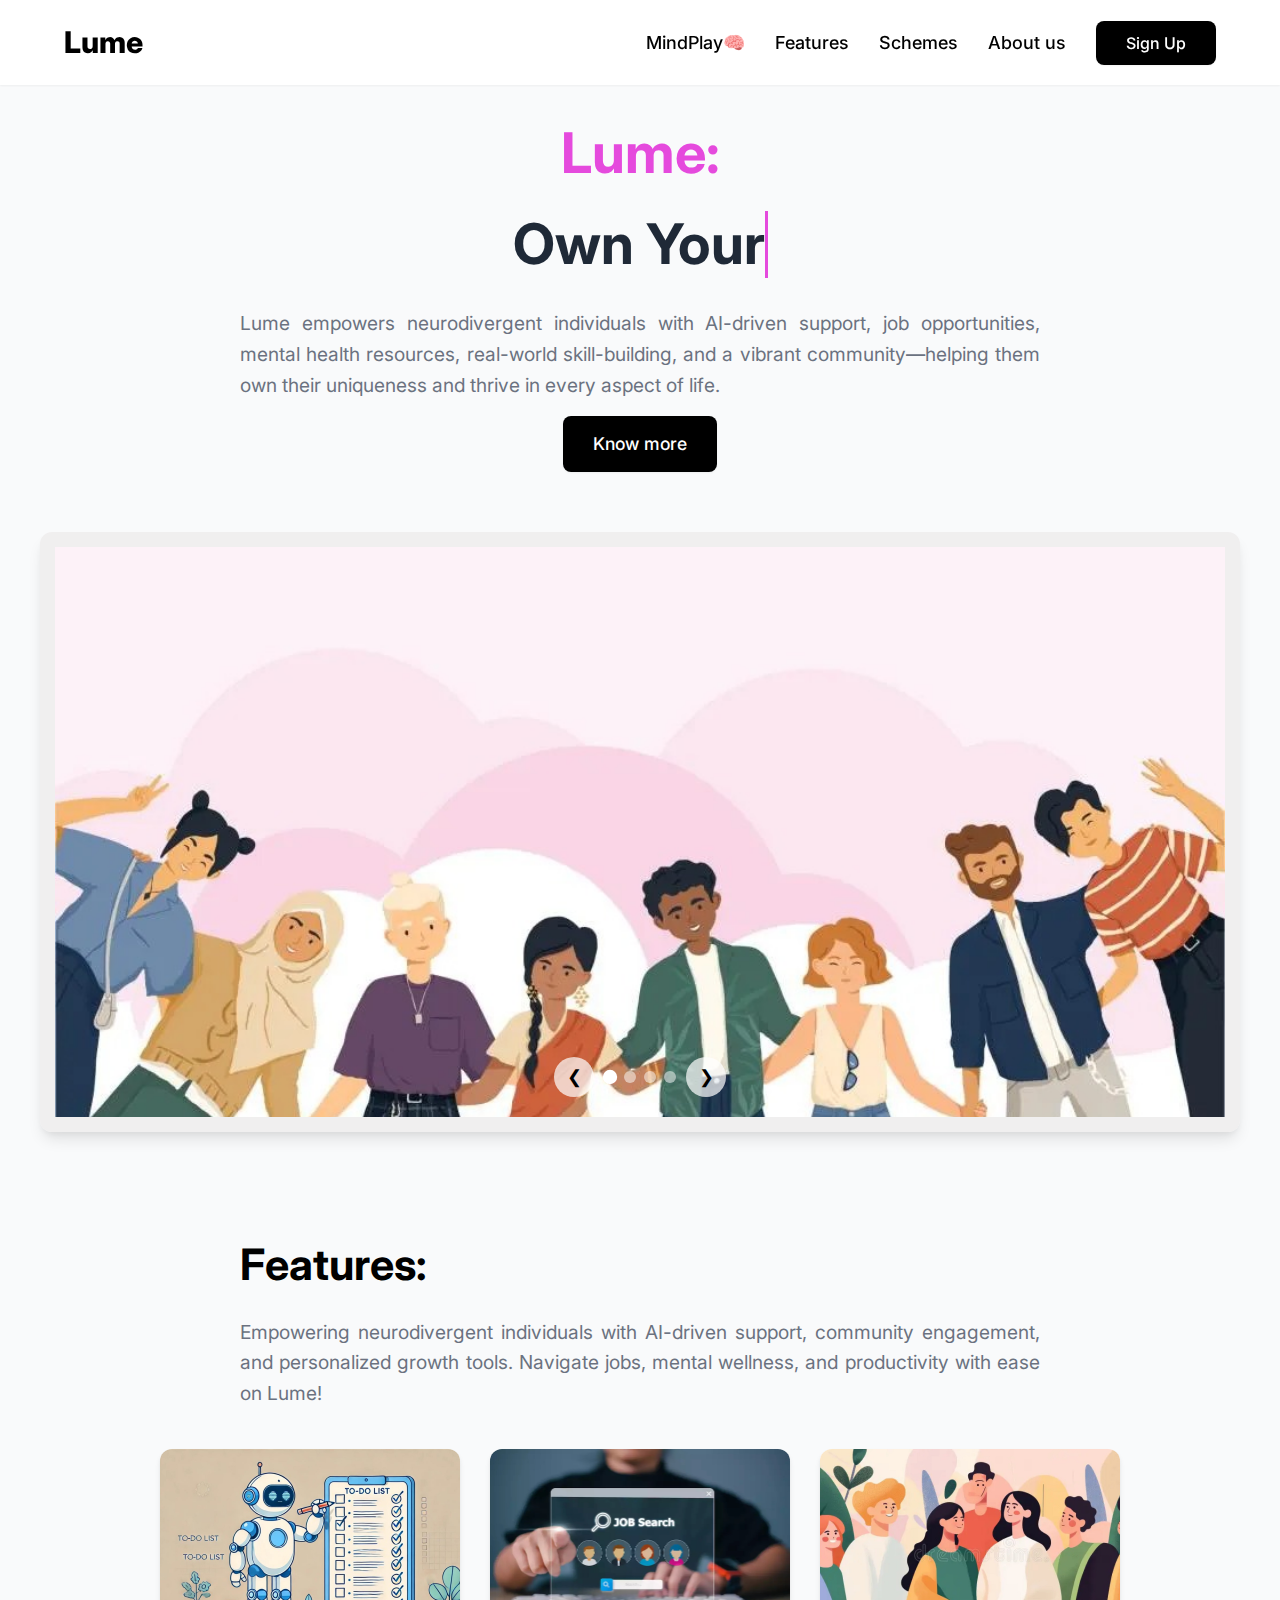
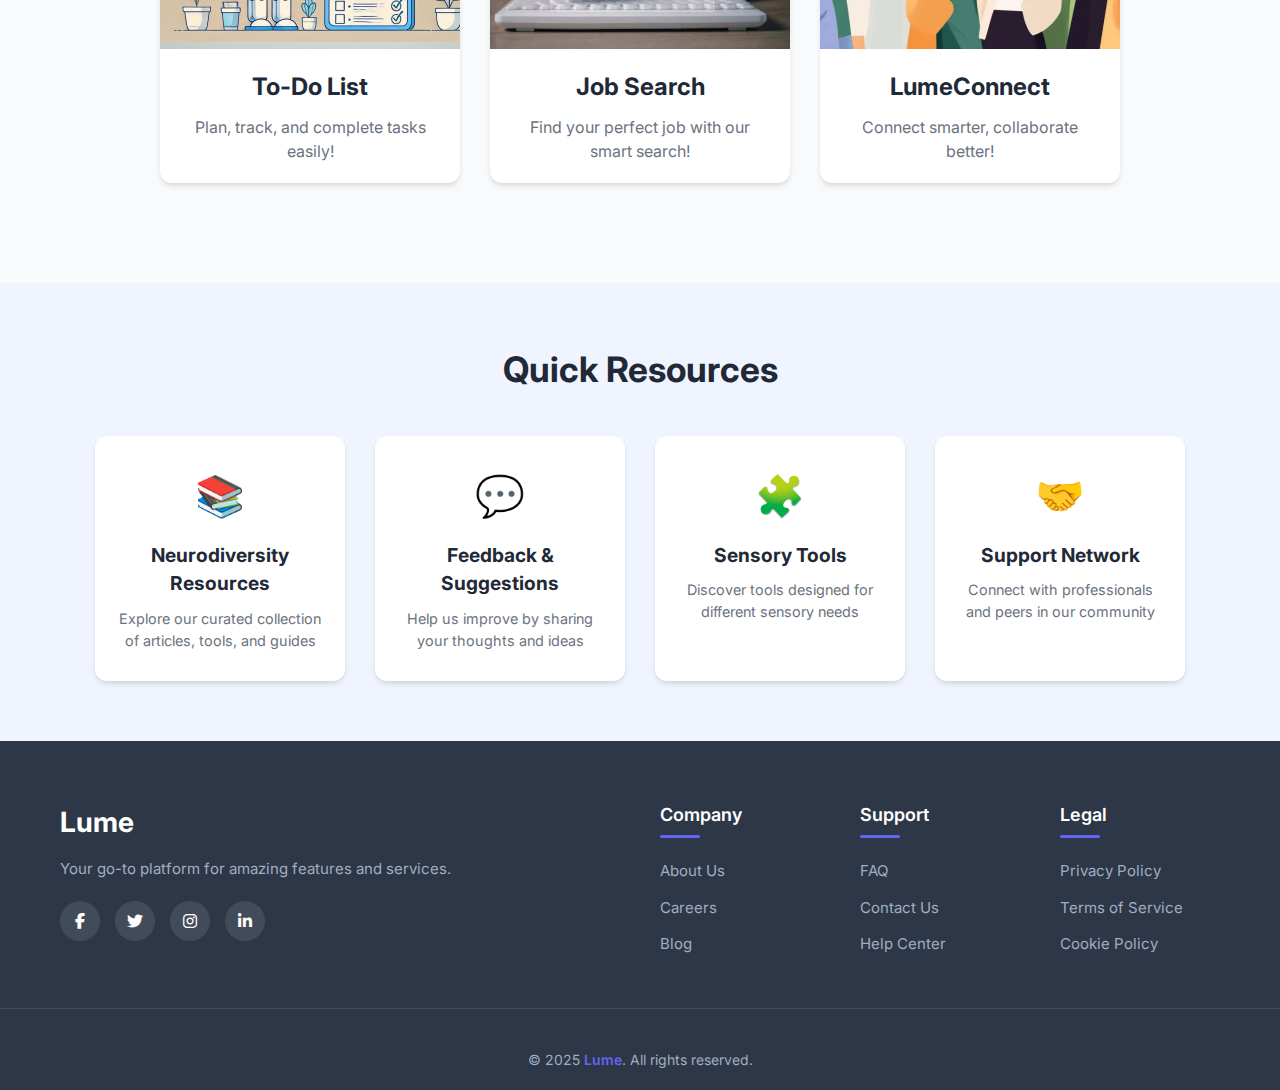
==== commit ae7c693c: "add logo" ====
--- a/index.html
+++ b/index.html
@@ -7,7 +7,10 @@
     <link rel="stylesheet" href="style.css">
     <link rel="preconnect" href="https://fonts.googleapis.com">
     <link rel="preconnect" href="https://fonts.gstatic.com" crossorigin>
+    <link rel="shortcut icon" href="/frontend/image/logolume.jpg" type="image/x-icon">
     <link href="https://fonts.googleapis.com/css2?family=Inter:wght@300;400;500;600;700;800&display=swap" rel="stylesheet">
+    <link href="https://fonts.googleapis.com/css2?family=Poppins:wght@300;400;500;600;700;800&display=swap" rel="stylesheet">
+    <link rel="stylesheet" href="https://cdnjs.cloudflare.com/ajax/libs/font-awesome/6.4.0/css/all.min.css">
 </head>
 <body>
     <div class="page-wrapper">
@@ -160,53 +163,49 @@
         </div>
     
         <!-- Footer -->
-        <footer class="footer">
-            <div class="footer-content">
-                <div class="footer-section">
-                    <h3>Explore</h3>
-                    <ul>
-                        <li><a href="index.html">Home</a></li>
-                        <li><a href="frontend/Html/aboutus.html">About us</a></li>
-                        <li><a href="frontend/Html/aboutus.html">Contact us</a></li>
-                    </ul>
-                </div>
-                
-                <div class="footer-section">
-                    <h3>Our Services</h3>
-                    <ul>
-                        <li><a href="frontend/Html/community.html">LumeConnect</a></li>
-                        <li><a href="frontend/Html/todolist.html">LumeCare</a></li>
-                        <li><a href="frontend/Html/jobportal.html">LumeCareer</a></li>
-                    </ul>
-                </div>
-                
-                <div class="footer-section">
-                    <h3>Newsletter</h3>
-                    <p>Stay updated with our latest news and features</p>
-                    <form class="newsletter-form">
-                        <input type="email" placeholder="Your email address">
-                        <button type="submit">Subscribe</button>
-                    </form>
-                </div>
-            </div>
+ 
             
+        <footer>
+            <div class="footer-container">
+                <div class="footer-logo">
+                    <h2>Lume</h2>
+                    <p>Your go-to platform for amazing features and services.</p>
+                    <div class="social-icons">
+                        <a href="#facebook" aria-label="Facebook"><i class="fab fa-facebook-f"></i></a>
+                        <a href="#twitter" aria-label="Twitter"><i class="fab fa-twitter"></i></a>
+                        <a href="#instagram" aria-label="Instagram"><i class="fab fa-instagram"></i></a>
+                        <a href="#linkedin" aria-label="LinkedIn"><i class="fab fa-linkedin-in"></i></a>
+                    </div>
+                </div>
+                <div class="footer-links">
+                    <div class="footer-column">
+                        <h3>Company</h3>
+                        <ul>
+                            <li><a href="#about">About Us</a></li>
+                            <li><a href="#careers">Careers</a></li>
+                            <li><a href="#blog">Blog</a></li>
+                        </ul>
+                    </div>
+                    <div class="footer-column">
+                        <h3>Support</h3>
+                        <ul>
+                            <li><a href="#faq">FAQ</a></li>
+                            <li><a href="#contact">Contact Us</a></li>
+                            <li><a href="#help">Help Center</a></li>
+                        </ul>
+                    </div>
+                    <div class="footer-column">
+                        <h3>Legal</h3>
+                        <ul>
+                            <li><a href="#privacy">Privacy Policy</a></li>
+                            <li><a href="#terms">Terms of Service</a></li>
+                            <li><a href="#cookies">Cookie Policy</a></li>
+                        </ul>
+                    </div>
+                </div>
+            </div>
             <div class="footer-bottom">
-                <div class="bottomlume">Lume</div>
-                <div class="copyright">© 2025 Lume. Made with 💙 for Every Mind.</div>
-                <div class="social">
-                    <a href="#" aria-label="Facebook"><svg width="184" height="40" viewBox="0 0 184 40" fill="none" xmlns="http://www.w3.org/2000/svg">
-                        <path d="M20 10.04C14.5 10.04 10 14.53 10 20.06C10 25.06 13.66 29.21 18.44 29.96V22.96H15.9V20.06H18.44V17.85C18.44 15.34 19.93 13.96 22.22 13.96C23.31 13.96 24.45 14.15 24.45 14.15V16.62H23.19C21.95 16.62 21.56 17.39 21.56 18.18V20.06H24.34L23.89 22.96H21.56V29.96C23.9164 29.5879 26.0622 28.3856 27.6099 26.5701C29.1576 24.7546 30.0054 22.4457 30 20.06C30 14.53 25.5 10.04 20 10.04Z" fill="#828282"/>
-                    </svg></a>
-                    <a href="#" aria-label="LinkedIn"><svg width="184" height="40" viewBox="0 0 184 40" fill="none" xmlns="http://www.w3.org/2000/svg">
-                        <path d="M75 11C75.5304 11 76.0391 11.2107 76.4142 11.5858C76.7893 11.9609 77 12.4696 77 13V27C77 27.5304 76.7893 28.0391 76.4142 28.4142C76.0391 28.7893 75.5304 29 75 29H61C60.4696 29 59.9609 28.7893 59.5858 28.4142C59.2107 28.0391 59 27.5304 59 27V13C59 12.4696 59.2107 11.9609 59.5858 11.5858C59.9609 11.2107 60.4696 11 61 11H75ZM74.5 26.5V21.2C74.5 20.3354 74.1565 19.5062 73.5452 18.8948C72.9338 18.2835 72.1046 17.94 71.24 17.94C70.39 17.94 69.4 18.46 68.92 19.24V18.13H66.13V26.5H68.92V21.57C68.92 20.8 69.54 20.17 70.31 20.17C70.6813 20.17 71.0374 20.3175 71.2999 20.5801C71.5625 20.8426 71.71 21.1987 71.71 21.57V26.5H74.5ZM62.88 16.56C63.3256 16.56 63.7529 16.383 64.0679 16.0679C64.383 15.7529 64.56 15.3256 64.56 14.88C64.56 13.95 63.81 13.19 62.88 13.19C62.4318 13.19 62.0019 13.3681 61.685 13.685C61.3681 14.0019 61.19 14.4318 61.19 14.88C61.19 15.81 61.95 16.56 62.88 16.56ZM64.27 26.5V18.13H61.5V26.5H64.27Z" fill="#828282"/>
-                    </svg></a>
-                    <a href="#" aria-label="YouTube"><svg width="184" height="40" viewBox="0 0 184 40" fill="none" xmlns="http://www.w3.org/2000/svg">
-                        <path d="M114 23L119.19 20L114 17V23ZM125.56 15.17C125.69 15.64 125.78 16.27 125.84 17.07C125.91 17.87 125.94 18.56 125.94 19.16L126 20C126 22.19 125.84 23.8 125.56 24.83C125.31 25.73 124.73 26.31 123.83 26.56C123.36 26.69 122.5 26.78 121.18 26.84C119.88 26.91 118.69 26.94 117.59 26.94L116 27C111.81 27 109.2 26.84 108.17 26.56C107.27 26.31 106.69 25.73 106.44 24.83C106.31 24.36 106.22 23.73 106.16 22.93C106.09 22.13 106.06 21.44 106.06 20.84L106 20C106 17.81 106.16 16.2 106.44 15.17C106.69 14.27 107.27 13.69 108.17 13.44C108.64 13.31 109.5 13.22 110.82 13.16C112.12 13.09 113.31 13.06 114.41 13.06L116 13C120.19 13 122.8 13.16 123.83 13.44C124.73 13.69 125.31 14.27 125.56 15.17Z" fill="#828282"/>
-                    </svg></a>
-                    <a href="#" aria-label="Instagram"><svg width="184" height="40" viewBox="0 0 184 40" fill="none" xmlns="http://www.w3.org/2000/svg">
-                        <path d="M159.15 9.83325H166.85C169.783 9.83325 172.167 12.2166 172.167 15.1499V22.8499C172.167 24.26 171.606 25.6123 170.609 26.6094C169.612 27.6064 168.26 28.1666 166.85 28.1666H159.15C156.217 28.1666 153.833 25.7833 153.833 22.8499V15.1499C153.833 13.7399 154.393 12.3875 155.39 11.3905C156.388 10.3934 157.74 9.83325 159.15 9.83325ZM158.967 11.6666C158.091 11.6666 157.252 12.0143 156.633 12.6331C156.014 13.252 155.667 14.0914 155.667 14.9666V23.0333C155.667 24.8574 157.142 26.3333 158.967 26.3333H167.033C167.908 26.3333 168.748 25.9856 169.367 25.3667C169.986 24.7478 170.333 23.9085 170.333 23.0333V14.9666C170.333 13.1424 168.857 11.6666 167.033 11.6666H158.967ZM167.812 13.0416C168.116 13.0416 168.408 13.1623 168.623 13.3772C168.838 13.5921 168.958 13.8835 168.958 14.1874C168.958 14.4913 168.838 14.7828 168.623 14.9976C168.408 15.2125 168.116 15.3333 167.812 15.3333C167.509 15.3333 167.217 15.2125 167.002 14.9976C166.787 14.7828 166.667 14.4913 166.667 14.1874C166.667 13.8835 166.787 13.5921 167.002 13.3772C167.217 13.1623 167.509 13.0416 167.812 13.0416ZM163 14.4166C164.215 14.4166 165.381 14.8995 166.241 15.759C167.1 16.6186 167.583 17.7843 167.583 18.9999C167.583 20.2155 167.1 21.3813 166.241 22.2408C165.381 23.1004 164.215 23.5833 163 23.5833C161.784 23.5833 160.619 23.1004 159.759 22.2408C158.899 21.3813 158.417 20.2155 158.417 18.9999C158.417 17.7843 158.899 16.6186 159.759 15.759C160.619 14.8995 161.784 14.4166 163 14.4166ZM163 16.2499C162.271 16.2499 161.571 16.5396 161.055 17.0554C160.54 17.5711 160.25 18.2706 160.25 18.9999C160.25 19.7293 160.54 20.4287 161.055 20.9445C161.571 21.4602 162.271 21.7499 163 21.7499C163.729 21.7499 164.429 21.4602 164.944 20.9445C165.46 20.4287 165.75 19.7293 165.75 18.9999C165.75 18.2706 165.46 17.5711 164.944 17.0554C164.429 16.5396 163.729 16.2499 163 16.2499Z" fill="#828282"/>
-                    </svg></a>
-                </div>
+                <p>&copy; 2025 <span class="brand-name">Lume</span>. All rights reserved.</p>
             </div>
         </footer>
     </div>
--- a/style.css
+++ b/style.css
@@ -567,107 +567,125 @@
 }
 
 /* Footer */
-.footer {
-  background: #f5f3f3;
-  padding: 60px 5% 30px;
-}
-
-.footer-content {
-  display: flex;
+/* Footer Styles */
+footer {
+  background-color: #2d3748;
+  color: #e2e8f0;
+  padding: 60px 0 20px;
+}
+
+.footer-container {
+  display: flex;
+  justify-content: space-between;
+  max-width: 1200px;
+  margin: 0 auto;
+  padding: 0 20px;
   flex-wrap: wrap;
-  justify-content: space-between;
   gap: 40px;
-  margin-bottom: 40px;
-}
-
-.footer-section {
+}
+
+.footer-logo {
   flex: 1;
-  min-width: 200px;
-}
-
-.footer-section h3 {
-  color: var(--text-color);
-  font-size: 1.2rem;
+  min-width: 250px;
+}
+
+.footer-logo h2 {
+  font-size: 28px;
+  font-weight: 700;
+  margin-bottom: 15px;
+  color: white;
+}
+
+.footer-logo p {
+  color: #a0aec0;
   margin-bottom: 20px;
+  font-size: 15px;
+}
+
+.social-icons {
+  display: flex;
+  gap: 15px;
+  margin-top: 20px;
+}
+
+.social-icons a {
+  display: flex;
+  align-items: center;
+  justify-content: center;
+  width: 40px;
+  height: 40px;
+  border-radius: 50%;
+  background-color: rgba(255, 255, 255, 0.1);
+  color: white;
+  transition: var(--transition);
+}
+
+.social-icons a:hover {
+  background-color: var(--primary-color);
+  transform: translateY(-3px);
+}
+
+.footer-links {
+  display: flex;
+  gap: 40px;
+  flex-wrap: wrap;
+}
+
+.footer-column {
+  min-width: 160px;
+}
+
+.footer-column h3 {
+  font-size: 18px;
   font-weight: 600;
-}
-
-.footer-section ul {
-  display: flex;
-  flex-direction: column;
-  gap: 10px;
-}
-
-.footer-section ul li a {
-  color: var(--text-light);
-  transition: color 0.3s ease;
-}
-
-.footer-section ul li a:hover {
-  color: var(--accent-color);
-}
-
-.newsletter-form {
-  display: flex;
-  margin-top: 15px;
-}
-
-.newsletter-form input {
-  flex: 1;
-  padding: 10px;
-  border: 1px solid var(--border-color);
-  border-radius: 4px 0 0 4px;
-  outline: none;
-}
-
-.newsletter-form button {
-  padding: 10px 15px;
-  background: black;
+  margin-bottom: 20px;
   color: white;
-  border: none;
-  border-radius: 0 4px 4px 0;
-  cursor: pointer;
-  transition: background 0.3s ease;
-}
-
-.newsletter-form button:hover {
-  background: #333;
+  position: relative;
+  padding-bottom: 10px;
+}
+
+.footer-column h3::after {
+  content: '';
+  position: absolute;
+  bottom: 0;
+  left: 0;
+  width: 40px;
+  height: 3px;
+  background: var(--primary-color);
+  border-radius: 3px;
+}
+
+.footer-column ul li {
+  margin-bottom: 12px;
+}
+
+.footer-column ul li a {
+  color: #a0aec0;
+  font-size: 15px;
+  transition: var(--transition);
+  display: inline-block;
+}
+
+.footer-column ul li a:hover {
+  color: white;
+  transform: translateX(5px);
 }
 
 .footer-bottom {
-  display: flex;
-  flex-direction: column;
-  align-items: center;
-  gap: 15px;
-  padding-top: 30px;
-  border-top: 1px solid var(--border-color);
-}
-
-.bottomlume {
-  color: black;
-  font-size: 24px;
-  font-family: Inter, sans-serif;
+  text-align: center;
+  padding-top: 40px;
+  margin-top: 40px;
+  border-top: 1px solid rgba(255, 255, 255, 0.1);
+}
+
+.footer-bottom p {
+  color: #a0aec0;
+  font-size: 14px;
+}
+
+.brand-name {
+  color: var(--primary-color);
   font-weight: 600;
-}
-
-.copyright {
-  color: var(--text-light);
-  font-size: 16px;
-  text-align: center;
-}
-
-.social {
-  display: flex;
-  
-  margin-top: 15px;
-}
-
-.social a {
-  transition: transform 0.3s ease;
-}
-
-.social a:hover {
-  transform: translateY(-3px);
 }
 
 /* Responsive Design */
@@ -688,7 +706,7 @@
 
 @media (max-width: 768px) {
   .nav {
-    padding: 15px 5%;
+    padding: 14px 5%;
   }
   
   .menu-icon {
@@ -700,7 +718,7 @@
     flex-direction: column;
     background: white;
     position: absolute;
-    top: 70px;
+    top: 68px;
     left: 0;
     width: 100%;
     text-align: center;
@@ -775,4 +793,23 @@
     width: 100%;
     max-width: 300px;
   }
+}
+@media (max-width: 768px) { .footer-container {
+  flex-direction: column;
+  gap: 30px;
+}
+
+.footer-links {
+  width: 100%;
+  justify-content: space-between;
+}}
+@media (max-width: 576px) {
+  .footer-links {
+      flex-direction: column;
+      gap: 30px;
+  }
+
+  .footer-column {
+      width: 100%;
+  }
 }